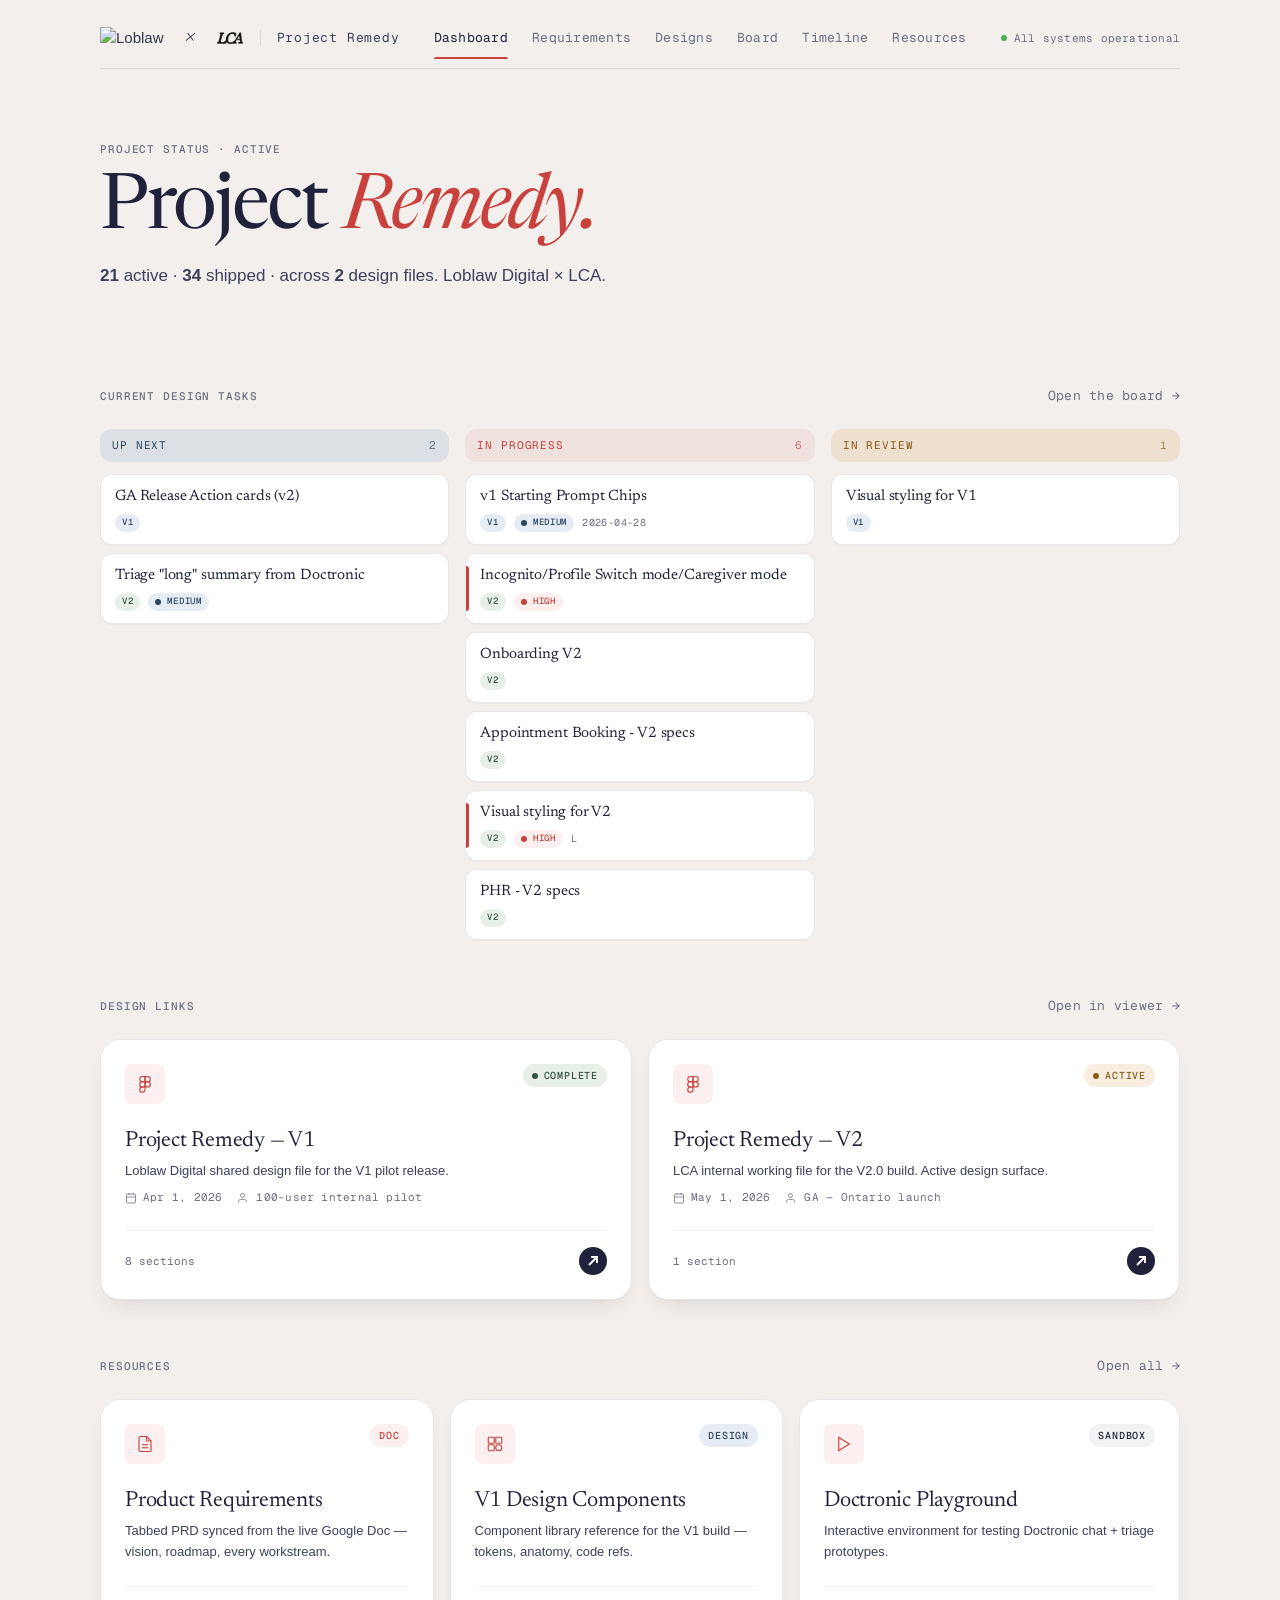
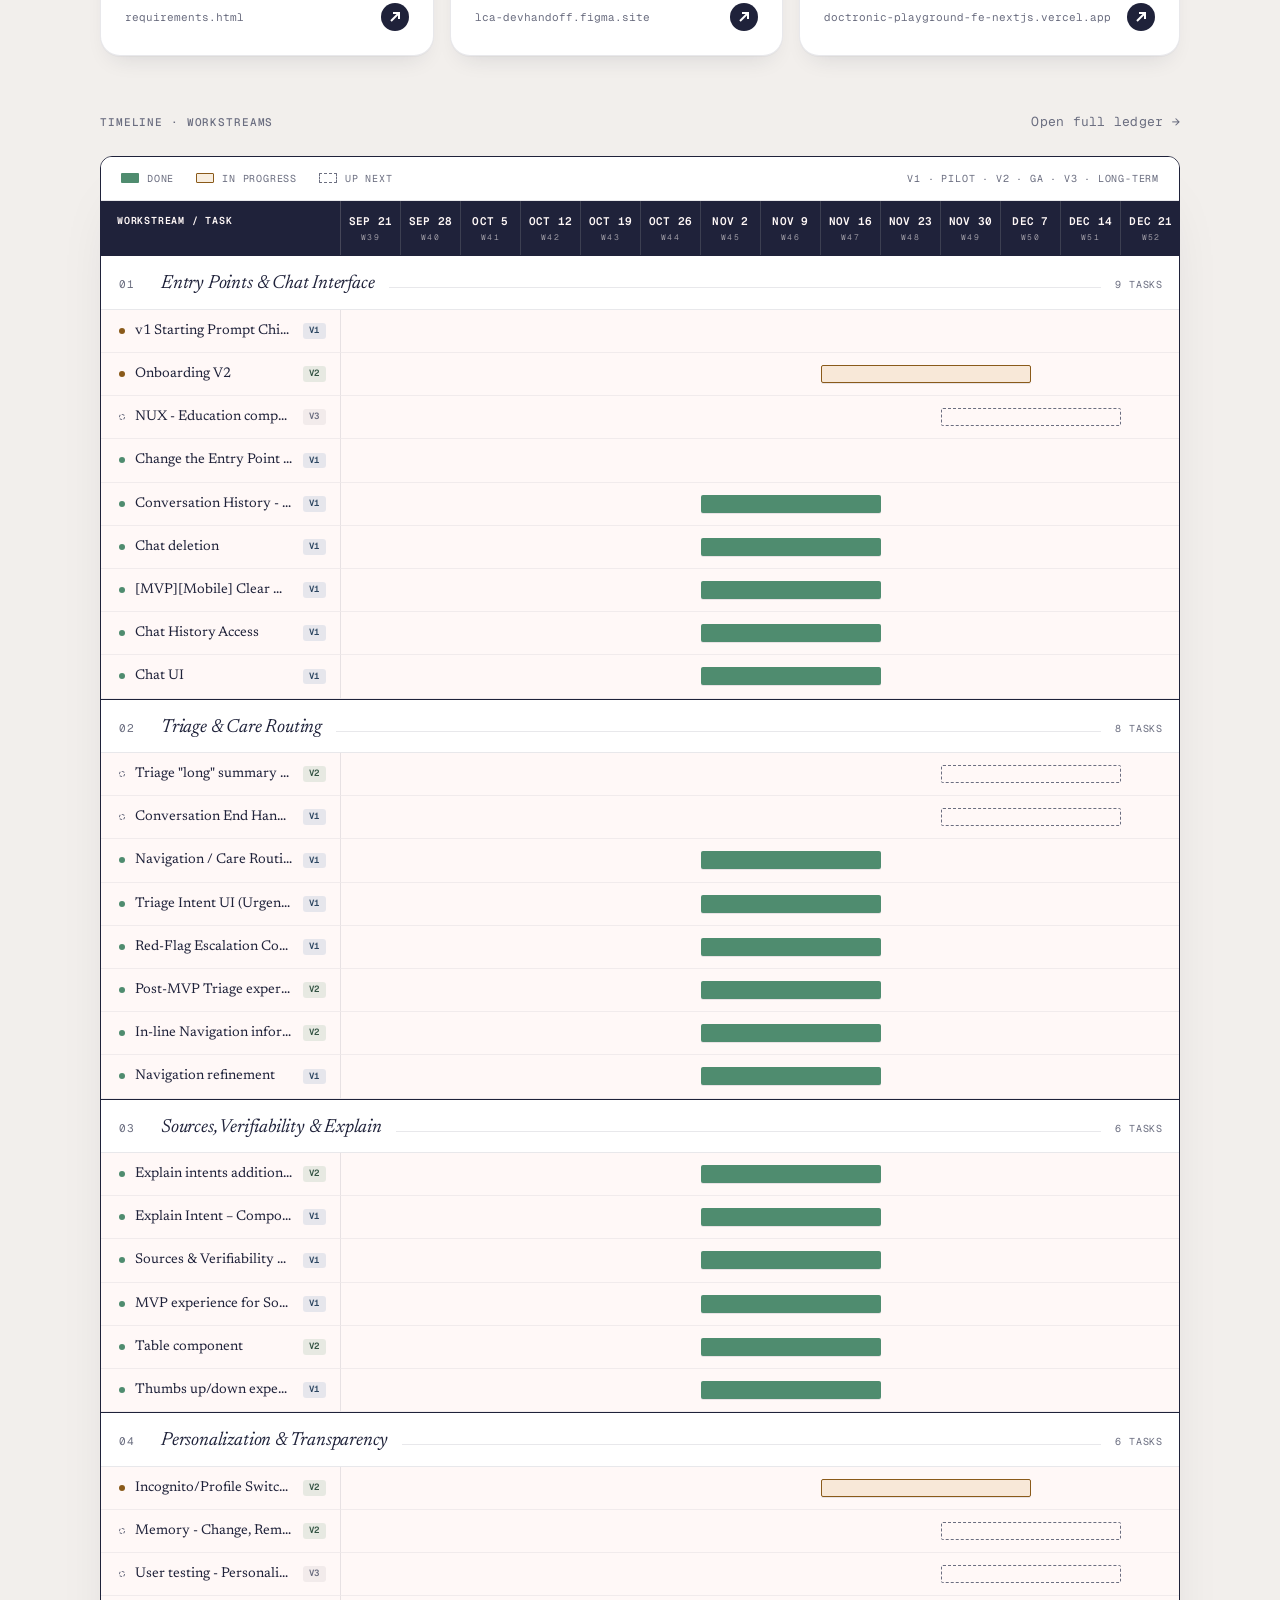
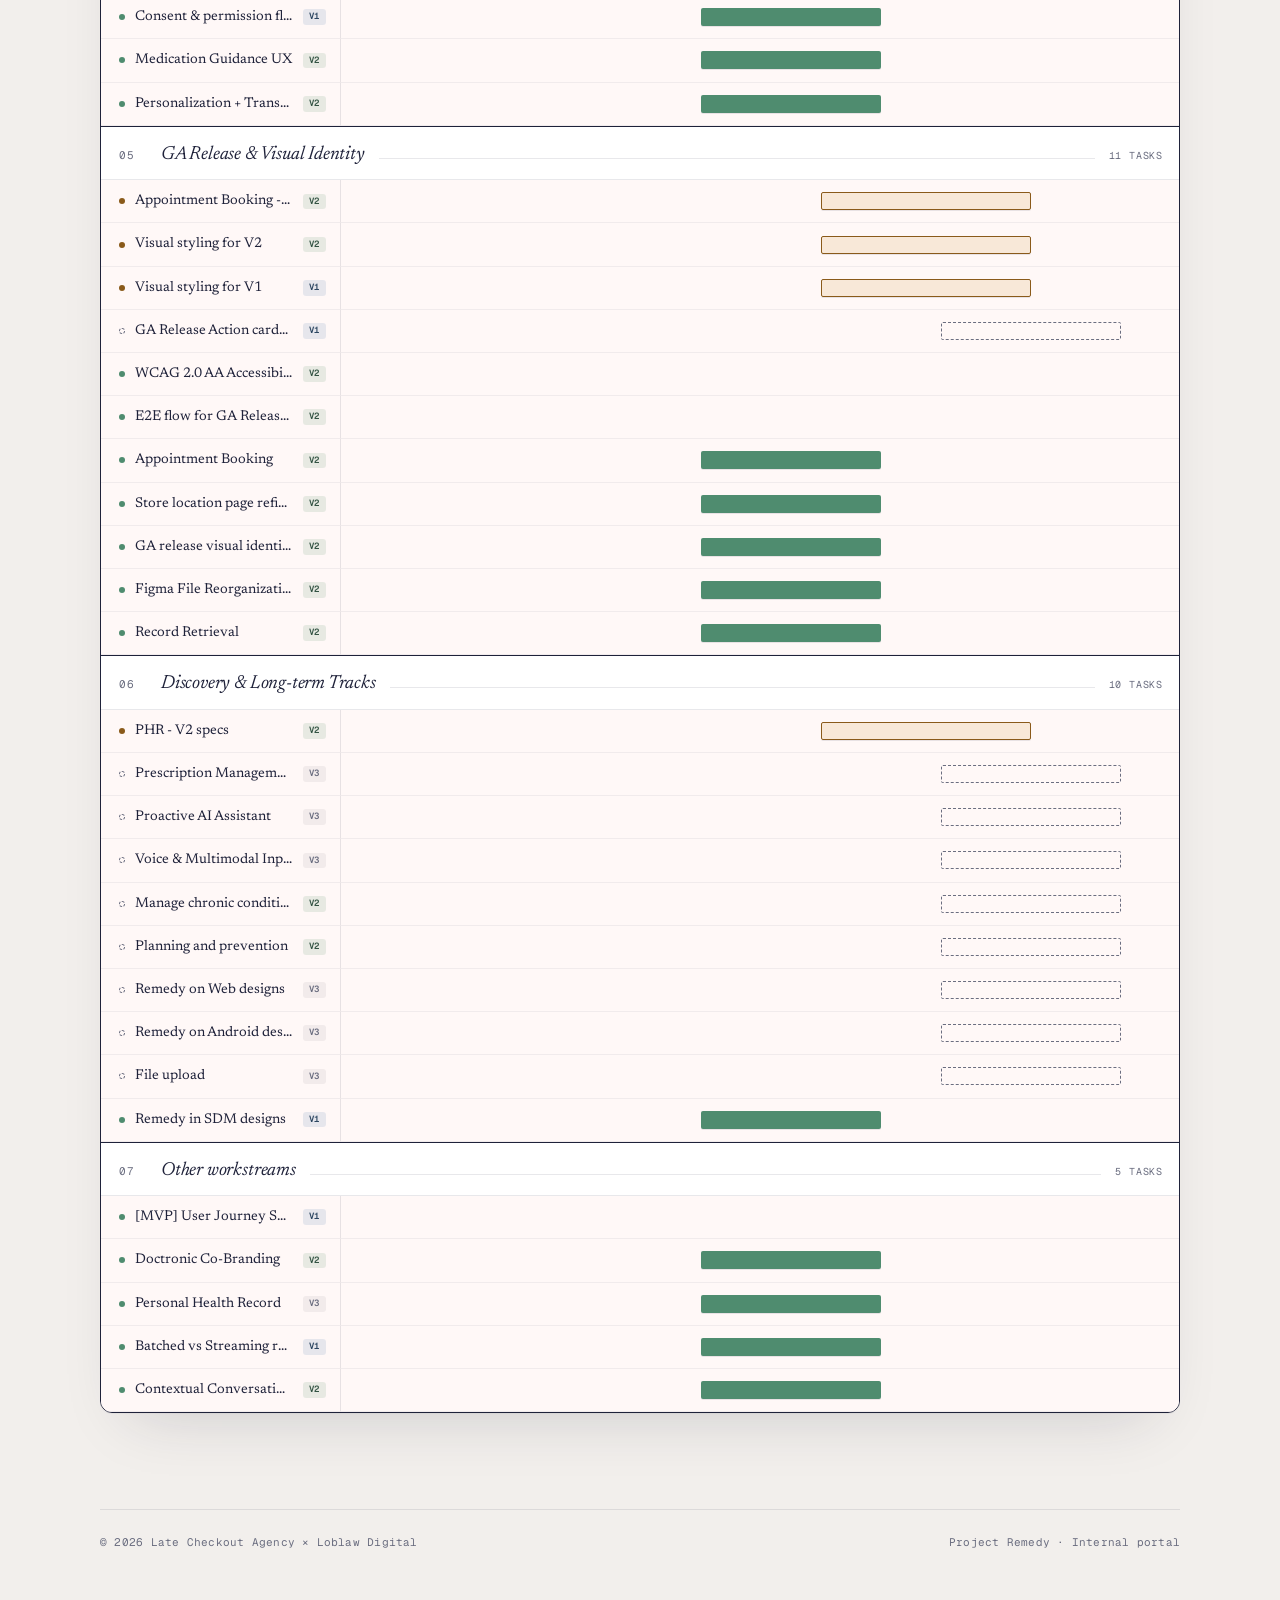
==== portal/index.html @ a818e087 "Move portal under /portal/ subpath; root redirects there So loblaws.vercel.app/portal/ serves the po" ====
<!DOCTYPE html>
<html lang="en">
<head>
  <meta charset="UTF-8" />
  <meta name="viewport" content="width=device-width, initial-scale=1.0" />
  <title>Project Remedy — Dashboard</title>
  <link rel="icon" type="image/x-icon" href="lca.ico" />
  <link rel="preconnect" href="https://fonts.googleapis.com" />
  <link rel="preconnect" href="https://fonts.gstatic.com" crossorigin />
  <link href="https://fonts.googleapis.com/css2?family=Instrument+Serif:ital@0;1&family=Newsreader:ital,opsz,wght@0,6..72,400;0,6..72,500;1,6..72,400&family=Geist+Mono:wght@400;500&display=swap" rel="stylesheet" />
  <link rel="stylesheet" href="styles/tokens.css" />
  <link rel="stylesheet" href="styles/base.css" />
  <link rel="stylesheet" href="styles/components.css" />
</head>
<body>
  <div class="container">

    <header id="app-nav"></header>

    <section class="hero fade-up fade-up-1">
      <p class="eyebrow hero-eyebrow">Project Status · Active</p>
      <h1 class="hero-title">Project <em>Remedy.</em></h1>
      <p class="hero-sub" id="hero-sub">A Loblaw Digital × LCA engagement. Designs, board activity, and timeline in one place.</p>
    </section>

    <section class="section fade-up fade-up-2">
      <div class="section-head">
        <p class="eyebrow">Current design tasks</p>
        <a class="meta" href="board.html">Open the board →</a>
      </div>
      <div id="dash-kanban"></div>
    </section>

    <section class="section fade-up fade-up-3">
      <div class="section-head">
        <p class="eyebrow">Design links</p>
        <a class="meta" href="designs.html">Open in viewer →</a>
      </div>
      <div id="dash-designs" class="grid grid-2"></div>
    </section>

    <section class="section fade-up fade-up-4">
      <div class="section-head">
        <p class="eyebrow">Resources</p>
        <a class="meta" href="resources.html">Open all →</a>
      </div>
      <div id="dash-resources" class="grid grid-3"></div>
    </section>

    <section class="section fade-up fade-up-5">
      <div class="section-head">
        <p class="eyebrow">Timeline · Workstreams</p>
        <a class="meta" href="timeline.html">Open full ledger →</a>
      </div>
      <div id="dash-timeline"></div>
    </section>

    <footer id="app-footer"></footer>

  </div>

  <script type="module" src="js/pages/home.js"></script>
</body>
</html>
---- portal/styles/tokens.css ----
/*
 * RDS — Remedy Deck Design System (UI-derived)
 *
 * Token source of truth: latecheckout/Client-Deliverables/loblaws/design-review-4-29/colors_and_type.css
 * The deck file is sized for 1920×1080 slides; this file preserves color/spacing/radius/shadow
 * tokens verbatim and adds a UI-scaled type ramp (~÷3 of the deck scale).
 *
 * Naming intentionally matches the deck so anyone who knows RDS can navigate.
 */

:root {
  /* ── BASES ── */
  --bg-warm: #F2EFEC;
  --bg-cool: #E8ECF2;
  --bg-blush: #F0E5E2;

  /* ── INKS (navy-shifted, never pure black) ── */
  --ink: #1F223A;
  --ink-2: #3D405B;
  --ink-muted: #6B6E80;

  /* ── HAIRLINES ── */
  --line: rgba(31, 34, 58, 0.10);
  --line-soft: rgba(31, 34, 58, 0.06);

  /* ── SURFACES ── */
  --card: #FFFFFF;
  --card-warm: #FFF8F7;
  --card-cool: #F4F7FB;

  /* ── BRAND ACCENT (single pop color — coral) ── */
  --coral: #C8413C;
  --coral-soft: #E8C5C2;
  --coral-wash: rgba(200, 65, 60, 0.08);
  --coral-tint: rgba(200, 65, 60, 0.12);

  /* ── TINTS (tags only) ── */
  --mint: #B8D4C2;
  --mint-ink: #335343;
  --mint-tint: rgba(145, 180, 155, 0.22);
  --sky: #C9D7E4;
  --sky-ink: #2C4661;
  --sky-tint: rgba(140, 170, 200, 0.22);
  --sand: #E5D9C7;

  /* ── ALIASES (RDS-compatible) ── */
  --fg1: var(--ink);
  --fg2: var(--ink-2);
  --fg3: var(--ink-muted);
  --bg1: var(--bg-warm);
  --bg2: var(--card);
  --accent: var(--coral);
  --border: var(--line);
  --divider: var(--line-soft);

  /* ── STATUS (inline RDS pattern) ── */
  --amber-bg: rgba(210, 150, 60, 0.16);
  --amber-fg: #8A5A1A;
  --status-open: #4CAF50;

  /* ── RADII ── */
  --r-xs: 8px;
  --r-sm: 12px;
  --r-md: 20px;
  --r-lg: 24px;
  --r-xl: 28px;
  --r-2xl: 40px;
  --r-pill: 999px;

  /* ── SHADOWS (navy-tinted) ── */
  --shadow-card: 0 1px 0 rgba(31, 34, 58, 0.04), 0 30px 60px -30px rgba(31, 34, 58, 0.18);
  --shadow-card-sm: 0 1px 0 rgba(31, 34, 58, 0.03), 0 12px 24px -12px rgba(31, 34, 58, 0.14);
  --shadow-phone: 0 40px 70px -20px rgba(31, 34, 58, 0.35);
  --shadow-hero: 0 50px 90px -20px rgba(31, 34, 58, 0.40);
  --shadow-inset-hi: inset 0 0 0 1px rgba(255, 255, 255, 0.5);

  /* ── SPACING (deck-native, kept as px) ── */
  --space-1: 8px;
  --space-2: 16px;
  --space-3: 24px;
  --space-4: 32px;
  --space-5: 48px;
  --space-6: 56px;
  --space-7: 72px;
  --space-8: 100px;

  /* ── FAMILIES ──
   * SF Pro Text is the brand UI sans but its EULA is restrictive for customer-facing
   * web distribution. Falling back to the native system stack — matches SF Pro on
   * Apple devices, native on Windows, zero load cost. Revisit if licensing changes.
   */
  --font-display: 'Instrument Serif', 'Newsreader', Georgia, serif;
  --font-serif: 'Newsreader', Georgia, serif;
  --font-ui: -apple-system, BlinkMacSystemFont, 'Segoe UI', 'Helvetica Neue', Arial, sans-serif;
  --font-mono: 'Geist Mono', ui-monospace, 'SF Mono', Menlo, monospace;

  /* ── TYPE RAMP (UI-scaled, ~÷3 of deck) ── */
  --fs-display: 64px;
  --fs-h1: 36px;
  --fs-h2: 28px;
  --fs-h3: 22px;
  --fs-body-lg: 17px;
  --fs-body: 15px;
  --fs-meta: 13px;
  --fs-eyebrow: 11px;
  --fs-micro: 10px;

  /* ── TRACKING ── */
  --tr-display: -0.03em;
  --tr-h1: -0.02em;
  --tr-h2: -0.01em;
  --tr-tight: -0.01em;
  --tr-mono: 0.06em;
  --tr-eyebrow: 0.08em;
  --tr-section: 0.10em;

  /* ── LEADING ── */
  --lh-display: 0.95;
  --lh-tight: 1.0;
  --lh-heading: 1.15;
  --lh-body: 1.5;
  --lh-prose: 1.6;
}
---- portal/styles/base.css ----
/*
 * Base — reset, typography defaults, layout primitives, animations.
 * Applies the RDS tokens from tokens.css.
 */

*, *::before, *::after {
  box-sizing: border-box;
  margin: 0;
  padding: 0;
}

html {
  font-size: 16px;
  -webkit-font-smoothing: antialiased;
  -moz-osx-font-smoothing: grayscale;
  color-scheme: light only;
}

body {
  background: var(--bg-warm);
  color: var(--ink);
  font-family: var(--font-ui);
  font-size: var(--fs-body);
  line-height: var(--lh-body);
  font-weight: 400;
  min-height: 100vh;
  padding: 0 var(--space-3) var(--space-8);
}

/* ── TYPE ── */

h1, h2, h3 {
  font-family: var(--font-serif);
  font-weight: 400;
  color: var(--ink);
  letter-spacing: var(--tr-tight);
  line-height: var(--lh-heading);
}

h1 { font-size: var(--fs-h1); letter-spacing: var(--tr-h1); }
h2 { font-size: var(--fs-h2); letter-spacing: var(--tr-h2); }
h3 { font-size: var(--fs-h3); }

/* RDS signature: <em> inside a heading → italic + coral */
h1 em, h2 em, h3 em, .display em {
  font-style: italic;
  font-weight: 400;
  color: var(--coral);
}

p {
  color: var(--ink-2);
  line-height: var(--lh-body);
}

a {
  color: var(--ink);
  text-decoration: none;
}

a:hover { color: var(--coral); }

.display {
  font-family: var(--font-display);
  font-weight: 400;
  font-size: var(--fs-display);
  letter-spacing: var(--tr-display);
  line-height: var(--lh-display);
  color: var(--ink);
}

.eyebrow {
  font-family: var(--font-mono);
  font-weight: 500;
  font-size: var(--fs-eyebrow);
  letter-spacing: var(--tr-eyebrow);
  text-transform: uppercase;
  color: var(--ink-muted);
}

.meta {
  font-family: var(--font-mono);
  font-size: var(--fs-meta);
  color: var(--ink-muted);
  letter-spacing: 0.02em;
}

.muted { color: var(--ink-muted); }

/* ── LAYOUT PRIMITIVES ── */

.container {
  max-width: 1080px;
  margin: 0 auto;
}

.stack {
  display: flex;
  flex-direction: column;
  gap: var(--space-3);
}

.row {
  display: flex;
  align-items: center;
  gap: var(--space-2);
}

.row-between {
  display: flex;
  align-items: center;
  justify-content: space-between;
  gap: var(--space-2);
}

.grid {
  display: grid;
  gap: var(--space-2);
}

.grid-2 { grid-template-columns: repeat(2, 1fr); }
.grid-3 { grid-template-columns: repeat(3, 1fr); }
.grid-fluid { grid-template-columns: repeat(auto-fill, minmax(320px, 1fr)); }

.section {
  padding: var(--space-5) 0 var(--space-3);
}

.section + .section {
  padding-top: var(--space-4);
}

.section-head {
  display: flex;
  align-items: baseline;
  justify-content: space-between;
  margin-bottom: var(--space-3);
  gap: var(--space-2);
}

.rule {
  height: 1px;
  background: var(--line);
  border: 0;
  margin: var(--space-3) 0;
}

/* ── ANIMATIONS ── */

@keyframes fadeUp {
  from { opacity: 0; transform: translateY(12px); }
  to   { opacity: 1; transform: translateY(0); }
}

.fade-up {
  opacity: 0;
  animation: fadeUp 0.5s ease forwards;
}

.fade-up-1 { animation-delay: 0.05s; }
.fade-up-2 { animation-delay: 0.12s; }
.fade-up-3 { animation-delay: 0.20s; }
.fade-up-4 { animation-delay: 0.28s; }
.fade-up-5 { animation-delay: 0.36s; }

/* ── RESPONSIVE ── */

@media (max-width: 720px) {
  body { padding: 0 var(--space-2) var(--space-6); }
  .grid-2, .grid-3, .grid-fluid { grid-template-columns: 1fr; }
  .section { padding: var(--space-4) 0 var(--space-2); }
  :root {
    --fs-display: 44px;
    --fs-h1: 30px;
    --fs-h2: 24px;
    --fs-h3: 20px;
  }
}
---- portal/styles/components.css ----
/*
 * Components — RDS-aligned primitives.
 * Documented in the deck: card, pill, tag, brand-square, rule.
 * Built in RDS spirit (no fabrication of new visual language): button, segmented, frame, post.
 */

/* ── NAV (co-brand: Loblaw × LCA) ── */

.app-nav {
  display: flex;
  align-items: center;
  justify-content: space-between;
  padding: var(--space-3) 0 var(--space-2);
  border-bottom: 1px solid var(--line);
  gap: var(--space-2);
}

.brand-lockup {
  display: flex;
  align-items: center;
  gap: var(--space-2);
}

.brand-lockup img {
  display: block;
  object-fit: contain;
}

.brand-lockup .loblaw-mark { height: 22px; opacity: 0.9; }
.brand-lockup .lca-mark { width: 28px; height: 28px; border-radius: 4px; }

.brand-x {
  font-family: var(--font-display);
  font-style: italic;
  font-size: 22px;
  color: var(--ink);
  line-height: 1;
  padding: 0 4px;
}

.nav-divider {
  width: 1px;
  height: 16px;
  background: var(--line);
}

.brand-square {
  width: 14px;
  height: 14px;
  background: var(--coral);
  border-radius: 4px;
  flex-shrink: 0;
}

.nav-section {
  font-family: var(--font-mono);
  font-size: var(--fs-meta);
  letter-spacing: var(--tr-mono);
  color: var(--ink-2);
}

.nav-links {
  display: flex;
  gap: var(--space-3);
}

.nav-link {
  font-family: var(--font-mono);
  font-size: var(--fs-meta);
  color: var(--ink-muted);
  letter-spacing: 0.02em;
  position: relative;
  padding: 4px 0;
  transition: color 0.15s ease;
}

.nav-link:hover { color: var(--ink); }

.nav-link.active { color: var(--ink); }

.nav-link.active::after {
  content: '';
  position: absolute;
  left: 0;
  right: 0;
  bottom: -7px;
  height: 2px;
  background: var(--coral);
  border-radius: 2px 2px 0 0;
}

.nav-status {
  display: flex;
  align-items: center;
  gap: 7px;
  font-family: var(--font-mono);
  font-size: var(--fs-eyebrow);
  color: var(--ink-muted);
  letter-spacing: 0.02em;
}

.status-dot {
  width: 6px;
  height: 6px;
  border-radius: 50%;
  background: var(--status-open);
}

/* ── HERO ── */

.hero {
  padding: var(--space-7) 0 var(--space-5);
}

.hero-eyebrow {
  margin-bottom: var(--space-2);
}

.hero-title {
  font-family: var(--font-serif);
  font-weight: 400;
  font-size: clamp(40px, 6vw, 80px);
  letter-spacing: var(--tr-display);
  line-height: var(--lh-display);
  color: var(--ink);
  margin-bottom: var(--space-2);
}

.hero-title em {
  font-style: italic;
  color: var(--coral);
}

.hero-sub {
  font-size: var(--fs-body-lg);
  color: var(--ink-2);
  line-height: var(--lh-prose);
  max-width: 540px;
}

/* ── CARD (rds-card) ── */

.card {
  background: var(--card);
  border: 1px solid var(--line);
  border-radius: var(--r-md);
  padding: var(--space-3);
  display: flex;
  flex-direction: column;
  gap: var(--space-3);
  box-shadow: var(--shadow-card-sm);
  transition: border-color 0.2s ease, box-shadow 0.2s ease, transform 0.2s ease;
  text-decoration: none;
  color: inherit;
}

a.card { cursor: pointer; }

a.card:hover {
  border-color: rgba(31, 34, 58, 0.18);
  box-shadow: var(--shadow-card);
  transform: translateY(-2px);
}

.card.warm { background: var(--card-warm); }
.card.cool { background: var(--card-cool); }
.card.accented { border: 2px solid var(--coral); padding: calc(var(--space-3) - 1px); }
.card.outlined { border: 2px solid var(--ink); padding: calc(var(--space-3) - 1px); box-shadow: none; }

.card-top {
  display: flex;
  align-items: flex-start;
  justify-content: space-between;
  gap: var(--space-2);
}

.card-icon {
  width: 40px;
  height: 40px;
  border-radius: var(--r-xs);
  background: var(--coral-wash);
  display: flex;
  align-items: center;
  justify-content: center;
  flex-shrink: 0;
}

.card-icon svg {
  width: 18px;
  height: 18px;
  stroke: var(--coral);
  stroke-width: 1.5;
  fill: none;
}

.card-icon.neutral { background: var(--bg-cool); }
.card-icon.neutral svg { stroke: var(--ink-2); }

.card-title {
  font-family: var(--font-serif);
  font-size: var(--fs-h3);
  font-weight: 400;
  letter-spacing: var(--tr-tight);
  color: var(--ink);
  margin-bottom: 6px;
  line-height: 1.2;
}

.card-desc {
  font-size: var(--fs-meta);
  color: var(--ink-2);
  line-height: var(--lh-prose);
}

.card-meta {
  display: flex;
  align-items: center;
  gap: var(--space-2);
  flex-wrap: wrap;
  margin-top: var(--space-1);
}

.card-meta-item {
  display: flex;
  align-items: center;
  gap: 6px;
  font-family: var(--font-mono);
  font-size: var(--fs-eyebrow);
  color: var(--ink-muted);
  letter-spacing: 0.02em;
}

.card-meta-item svg {
  width: 12px;
  height: 12px;
  stroke: var(--ink-muted);
  stroke-width: 1.5;
  fill: none;
}

.card-footer {
  display: flex;
  align-items: center;
  justify-content: space-between;
  padding-top: var(--space-2);
  border-top: 1px solid var(--line-soft);
  gap: var(--space-2);
}

.card-url {
  font-family: var(--font-mono);
  font-size: var(--fs-eyebrow);
  color: var(--ink-muted);
  white-space: nowrap;
  overflow: hidden;
  text-overflow: ellipsis;
}

.card-arrow {
  width: 28px;
  height: 28px;
  border-radius: 50%;
  background: var(--ink);
  display: flex;
  align-items: center;
  justify-content: center;
  flex-shrink: 0;
  transition: background 0.2s ease, transform 0.2s ease;
}

.card-arrow svg {
  width: 12px;
  height: 12px;
  stroke: #FFF;
  stroke-width: 2;
  fill: none;
}

a.card:hover .card-arrow {
  background: var(--coral);
  transform: translate(1px, -1px);
}

/* ── TAG (rds-tag) — flat, borderless ── */

.tag {
  display: inline-flex;
  align-items: center;
  font-family: var(--font-mono);
  font-size: var(--fs-micro);
  font-weight: 500;
  letter-spacing: var(--tr-eyebrow);
  text-transform: uppercase;
  padding: 4px 9px;
  border-radius: var(--r-pill);
  color: var(--ink-2);
  background: var(--coral-wash);
}

.tag.coral { color: var(--coral); background: var(--coral-wash); }
.tag.mint  { color: var(--mint-ink); background: var(--mint-tint); }
.tag.sky   { color: var(--sky-ink); background: var(--sky-tint); }
.tag.navy  { color: var(--ink); background: var(--line-soft); }
.tag.amber { color: var(--amber-fg); background: var(--amber-bg); }
.tag.dot::before {
  content: '';
  display: inline-block;
  width: 6px;
  height: 6px;
  border-radius: 50%;
  background: currentColor;
  margin-right: 6px;
  flex-shrink: 0;
}

/* ── PILL (rds-pill — semi-trans glass status chip) ── */

.pill {
  display: inline-flex;
  align-items: center;
  gap: 6px;
  padding: 6px 12px;
  border-radius: var(--r-pill);
  font-family: var(--font-mono);
  font-size: var(--fs-eyebrow);
  letter-spacing: 0.04em;
  color: var(--ink-2);
  background: rgba(255, 255, 255, 0.6);
  backdrop-filter: blur(6px);
  -webkit-backdrop-filter: blur(6px);
  border: 1px solid var(--line);
}

.pill.amber {
  background: var(--amber-bg);
  color: var(--amber-fg);
  border-color: transparent;
}

/* ── BUTTON (built in RDS spirit — not in deck) ── */

.btn {
  display: inline-flex;
  align-items: center;
  justify-content: center;
  gap: 8px;
  height: 40px;
  padding: 0 var(--space-2);
  border-radius: var(--r-md);
  border: 0;
  cursor: pointer;
  font-family: var(--font-mono);
  font-size: var(--fs-meta);
  letter-spacing: 0.02em;
  text-decoration: none;
  transition: background 0.15s ease, border-color 0.15s ease, color 0.15s ease;
  white-space: nowrap;
}

.btn.solid {
  background: var(--coral);
  color: #FFF;
}

.btn.solid:hover { background: #B0322D; color: #FFF; }

.btn.outline {
  background: transparent;
  color: var(--ink);
  border: 2px solid var(--ink);
}

.btn.outline:hover { border-color: var(--coral); color: var(--coral); }

.btn.ghost {
  background: transparent;
  color: var(--ink-2);
}

.btn.ghost:hover { background: var(--line-soft); color: var(--ink); }

.btn svg {
  width: 12px;
  height: 12px;
  stroke: currentColor;
  stroke-width: 2;
  fill: none;
}

/* ── SEGMENTED CONTROL (V1 / V2 selector) ── */

.segmented {
  display: inline-flex;
  padding: 4px;
  background: var(--line-soft);
  border-radius: var(--r-pill);
  gap: 4px;
}

.segmented button {
  border: 0;
  background: transparent;
  font-family: var(--font-mono);
  font-size: var(--fs-meta);
  letter-spacing: 0.02em;
  color: var(--ink-muted);
  padding: 8px 14px;
  border-radius: var(--r-pill);
  cursor: pointer;
  transition: background 0.15s ease, color 0.15s ease;
}

.segmented button:hover { color: var(--ink); }

.segmented button.active {
  background: var(--card);
  color: var(--ink);
  box-shadow: 0 1px 0 rgba(31, 34, 58, 0.04), 0 4px 12px -4px rgba(31, 34, 58, 0.10);
}

/* ── FRAME (figma iframe wrapper) ── */

.frame {
  display: block;
  width: 100%;
  aspect-ratio: 16 / 10;
  background: var(--card);
  border: 1px solid var(--line);
  border-radius: var(--r-md);
  box-shadow: var(--shadow-card);
  overflow: hidden;
}

.frame iframe {
  width: 100%;
  height: 100%;
  border: 0;
  display: block;
}

/* ── SUB-LINKS (figma sections) ── */

.sublinks {
  display: flex;
  flex-direction: column;
  gap: 2px;
  border-top: 1px solid var(--line-soft);
  padding-top: var(--space-2);
}

.sublinks-label {
  font-family: var(--font-mono);
  font-size: var(--fs-micro);
  letter-spacing: var(--tr-eyebrow);
  text-transform: uppercase;
  color: var(--ink-muted);
  margin-bottom: var(--space-1);
}

.sublink {
  display: flex;
  align-items: center;
  justify-content: space-between;
  padding: 7px 10px;
  border-radius: var(--r-xs);
  color: var(--ink-2);
  font-size: var(--fs-meta);
  transition: background 0.15s ease, color 0.15s ease;
  gap: 8px;
}

.sublink:hover {
  background: var(--coral-wash);
  color: var(--coral);
}

.sublink-icon {
  width: 12px;
  height: 12px;
  stroke: currentColor;
  stroke-width: 1.5;
  fill: none;
  opacity: 0;
  transition: opacity 0.15s ease;
  flex-shrink: 0;
}

.sublink:hover .sublink-icon { opacity: 1; }

/* ── BOARD POST ── */

.post {
  background: var(--card);
  border: 1px solid var(--line);
  border-radius: var(--r-md);
  padding: var(--space-3);
  box-shadow: var(--shadow-card-sm);
}

.post.done { opacity: 0.55; }

.post-top {
  display: flex;
  align-items: center;
  gap: var(--space-1);
  margin-bottom: var(--space-1);
  flex-wrap: wrap;
}

.post-meta {
  margin-left: auto;
  display: flex;
  gap: var(--space-2);
  font-family: var(--font-mono);
  font-size: var(--fs-eyebrow);
  color: var(--ink-muted);
}

.post-title {
  font-family: var(--font-serif);
  font-size: var(--fs-h3);
  font-weight: 400;
  letter-spacing: var(--tr-tight);
  color: var(--ink);
  margin-bottom: 6px;
  line-height: 1.25;
}

.post-body {
  font-size: var(--fs-meta);
  color: var(--ink-2);
  line-height: var(--lh-prose);
  white-space: pre-wrap;
}

.post-status {
  display: inline-flex;
  align-items: center;
  gap: 5px;
  font-family: var(--font-mono);
  font-size: var(--fs-micro);
  color: var(--ink-muted);
  letter-spacing: 0.04em;
  text-transform: uppercase;
}

.post-status-dot {
  width: 5px;
  height: 5px;
  border-radius: 50%;
  background: var(--ink-muted);
}

.post-status.open .post-status-dot { background: var(--status-open); }

/* ── KANBAN ── */

.kanban {
  display: grid;
  grid-template-columns: repeat(4, minmax(0, 1fr));
  gap: var(--space-2);
}

.kanban.cols-3 {
  grid-template-columns: repeat(3, minmax(0, 1fr));
}

.kanban-col {
  display: flex;
  flex-direction: column;
  gap: var(--space-1);
  min-width: 0;
}

.kanban-col-head {
  display: flex;
  align-items: center;
  justify-content: space-between;
  padding: 8px 12px;
  border-radius: var(--r-sm);
  background: var(--line-soft);
  font-family: var(--font-mono);
  font-size: var(--fs-eyebrow);
  letter-spacing: var(--tr-eyebrow);
  text-transform: uppercase;
  color: var(--ink-2);
  margin-bottom: 4px;
}

.kanban-col-head.upnext   { background: var(--sky-tint); color: var(--sky-ink); }
.kanban-col-head.progress { background: var(--coral-wash); color: var(--coral); }
.kanban-col-head.review   { background: var(--amber-bg); color: var(--amber-fg); }
.kanban-col-head.done     { background: var(--mint-tint); color: var(--mint-ink); }

.kanban-col-count {
  font-family: var(--font-mono);
  font-size: var(--fs-eyebrow);
  opacity: 0.7;
}

.task {
  display: flex;
  flex-direction: column;
  gap: 8px;
  background: var(--card);
  border: 1px solid var(--line);
  border-radius: var(--r-sm);
  padding: 12px 14px;
  text-decoration: none;
  color: inherit;
  box-shadow: 0 1px 0 rgba(31, 34, 58, 0.03);
  transition: border-color 0.15s ease, box-shadow 0.15s ease, transform 0.15s ease;
  cursor: pointer;
  position: relative;
}

.task:hover {
  border-color: var(--coral);
  box-shadow: 0 1px 0 rgba(31, 34, 58, 0.04), 0 8px 18px -8px rgba(31, 34, 58, 0.18);
  transform: translateY(-1px);
}

.task.priority-high::before {
  content: '';
  position: absolute;
  left: 0;
  top: 12px;
  bottom: 12px;
  width: 3px;
  background: var(--coral);
  border-radius: 0 3px 3px 0;
}

.task-title {
  font-family: var(--font-serif);
  font-size: var(--fs-body);
  line-height: 1.3;
  color: var(--ink);
  letter-spacing: var(--tr-tight);
}

.task-meta {
  display: flex;
  align-items: center;
  gap: 8px;
  flex-wrap: wrap;
  font-family: var(--font-mono);
  font-size: var(--fs-micro);
  letter-spacing: 0.04em;
  color: var(--ink-muted);
}

.task-meta .tag {
  font-size: 9px;
  padding: 2px 7px;
}

.task.done .task-title { color: var(--ink-muted); text-decoration: line-through; text-decoration-color: var(--line); }
.task.done { opacity: 0.7; }

/* ── MATRIX — Priority × Version ──
 *
 * Replaces the date-based Gantt. Rows = priority (High / Medium / Low / Unset),
 * columns = release version (V1 / V2 / V3). Cells stack clickable task chips.
 * Editorial-paper aesthetic carried over from the deck system.
 */

.matrix {
  --matrix-label-w: 140px;
  --done-fill: #4F8C6F;
  --progress-fill: var(--amber-fg);
  --upnext-stroke: var(--ink-muted);

  background: var(--card-warm);
  border: 1px solid var(--ink);
  border-radius: var(--r-sm);
  overflow: hidden;
  box-shadow: 0 1px 0 rgba(31, 34, 58, 0.04), 0 30px 60px -30px rgba(31, 34, 58, 0.18);
}

.matrix-legend {
  display: flex;
  flex-wrap: wrap;
  gap: 22px;
  padding: 14px 20px;
  font-family: var(--font-mono);
  font-size: 10px;
  letter-spacing: var(--tr-eyebrow);
  text-transform: uppercase;
  color: var(--ink-muted);
  border-bottom: 1px solid var(--line);
  background: var(--card);
}

.matrix-legend-item { display: inline-flex; align-items: center; gap: 8px; }
.matrix-legend-dot {
  width: 8px; height: 8px; border-radius: 50%;
  flex-shrink: 0;
}
.matrix-legend-dot.done { background: var(--done-fill); }
.matrix-legend-dot.progress { background: var(--progress-fill); }
.matrix-legend-dot.upnext { background: transparent; border: 1px dashed var(--upnext-stroke); }

.matrix-grid {
  display: grid;
  grid-template-columns: var(--matrix-label-w) repeat(3, 1fr);
}

.matrix-head, .matrix-row { display: contents; }

.matrix-corner,
.matrix-version-head {
  background: var(--ink);
  color: var(--card-warm);
  padding: 14px 16px;
  font-family: var(--font-mono);
  font-size: 10px;
  letter-spacing: var(--tr-eyebrow);
  text-transform: uppercase;
  border-right: 1px solid rgba(244, 239, 230, 0.18);
}

.matrix-version-head:last-child { border-right: 0; }

.matrix-version-head {
  display: flex;
  align-items: baseline;
  justify-content: space-between;
  gap: 8px;
}

.matrix-version-head .matrix-version-title {
  font-family: var(--font-serif);
  font-size: 16px;
  font-style: italic;
  font-weight: 400;
  letter-spacing: var(--tr-tight);
  text-transform: none;
}

.matrix-version-head .matrix-version-count { opacity: 0.6; }

.matrix-priority-label {
  background: var(--card);
  border-top: 1px solid var(--ink);
  border-right: 1px solid var(--line);
  padding: 16px;
  display: flex;
  flex-direction: column;
  gap: 6px;
  justify-content: center;
}

.matrix-priority-label .priority-name {
  font-family: var(--font-serif);
  font-size: 18px;
  font-style: italic;
  letter-spacing: var(--tr-tight);
  color: var(--ink);
}

.matrix-priority-label .priority-name.high { color: var(--coral); }

.matrix-priority-label .priority-meta {
  font-family: var(--font-mono);
  font-size: 9px;
  letter-spacing: var(--tr-eyebrow);
  text-transform: uppercase;
  color: var(--ink-muted);
}

.matrix-cell {
  background: var(--card-warm);
  border-top: 1px solid var(--ink);
  border-right: 1px solid var(--line);
  padding: 10px;
  min-height: 88px;
  display: flex;
  flex-direction: column;
  gap: 6px;
}

.matrix-cell:nth-child(4n) { border-right: 0; }

.matrix-cell-empty {
  font-family: var(--font-mono);
  font-size: 10px;
  letter-spacing: 0.04em;
  color: var(--ink-muted);
  opacity: 0.55;
  align-self: center;
  margin: auto;
}

.matrix-chip {
  display: flex;
  align-items: center;
  gap: 8px;
  padding: 7px 10px;
  background: var(--card);
  border: 1px solid var(--line);
  border-radius: var(--r-xs);
  text-decoration: none;
  color: var(--ink);
  font-family: var(--font-serif);
  font-size: 13px;
  line-height: 1.25;
  letter-spacing: var(--tr-tight);
  transition: border-color 0.15s ease, box-shadow 0.15s ease, transform 0.15s ease;
  cursor: pointer;
  position: relative;
}

.matrix-chip:hover {
  border-color: var(--coral);
  color: var(--ink);
  box-shadow: 0 1px 0 rgba(31, 34, 58, 0.04), 0 6px 14px -6px rgba(31, 34, 58, 0.18);
  transform: translateY(-1px);
}

.matrix-chip-dot {
  width: 8px;
  height: 8px;
  border-radius: 50%;
  flex-shrink: 0;
  background: var(--ink-muted);
}

.matrix-chip-dot.done { background: var(--done-fill); }
.matrix-chip-dot.progress { background: var(--progress-fill); }
.matrix-chip-dot.upnext { background: transparent; border: 1px dashed var(--upnext-stroke); }

.matrix-chip-title {
  flex: 1;
  min-width: 0;
  overflow: hidden;
  text-overflow: ellipsis;
  white-space: nowrap;
}

.matrix-chip.done .matrix-chip-title { color: var(--ink-muted); }

.matrix-chip-effort {
  font-family: var(--font-mono);
  font-size: 9px;
  letter-spacing: 0.06em;
  color: var(--ink-muted);
  flex-shrink: 0;
}

.matrix-cell-overflow {
  font-family: var(--font-mono);
  font-size: 10px;
  letter-spacing: 0.04em;
  color: var(--ink-muted);
  padding: 4px 10px;
  text-decoration: none;
  align-self: flex-start;
}

.matrix-cell-overflow:hover { color: var(--coral); }

@media (max-width: 720px) {
  .matrix-grid { grid-template-columns: 100px repeat(3, 1fr); }
  .matrix-priority-label .priority-name { font-size: 15px; }
  .matrix-version-head .matrix-version-title { font-size: 14px; }
  .matrix-chip { font-size: 12px; padding: 6px 8px; }
}

/* ── GANTT — editorial ledger style (inspired by Design Review Ledger Vol. 01) ── */

.ledger {
  --row-label-w: 240px;
  --done-fill: #4F8C6F;        /* mint-deep, sits on warm paper */
  --progress-fill: var(--amber-bg);
  --progress-ink: var(--amber-fg);
  --upnext-stroke: var(--ink-muted);
  --milestone: var(--coral);

  background: var(--card-warm);
  border: 1px solid var(--ink);
  border-radius: var(--r-sm);
  overflow-x: auto;
  box-shadow: 0 1px 0 rgba(31, 34, 58, 0.04), 0 30px 60px -30px rgba(31, 34, 58, 0.18);
}

.ledger-legend {
  display: flex;
  flex-wrap: wrap;
  gap: 22px;
  padding: 14px 20px;
  font-family: var(--font-mono);
  font-size: 10px;
  letter-spacing: var(--tr-eyebrow);
  text-transform: uppercase;
  color: var(--ink-muted);
  border-bottom: 1px solid var(--line);
  background: var(--card);
}

.ledger-legend-item { display: inline-flex; align-items: center; gap: 8px; }
.ledger-legend-swatch { width: 18px; height: 10px; border-radius: 1px; display: inline-block; }
.ledger-legend-swatch.done { background: var(--done-fill); }
.ledger-legend-swatch.progress { background: var(--progress-fill); border: 1px solid var(--progress-ink); }
.ledger-legend-swatch.upnext { background: transparent; border: 1px dashed var(--upnext-stroke); }
.ledger-legend-swatch.milestone { background: var(--milestone); transform: rotate(45deg); width: 10px; height: 10px; }

.ledger-grid {
  display: grid;
  grid-template-columns: var(--row-label-w) 1fr;
  min-width: 1080px;
}

.ledger-head {
  display: contents;
}

.ledger-head .ledger-corner,
.ledger-head .ledger-weeks {
  background: var(--ink);
  color: var(--card-warm);
  font-family: var(--font-mono);
  font-size: 10px;
  letter-spacing: var(--tr-eyebrow);
  text-transform: uppercase;
}

.ledger-head .ledger-corner {
  padding: 12px 16px;
  font-weight: 600;
  border-right: 1px solid rgba(244, 239, 230, 0.18);
}

.ledger-weeks {
  display: grid;
  position: relative;
}

.ledger-week {
  padding: 12px 6px;
  text-align: center;
  border-right: 1px solid rgba(244, 239, 230, 0.14);
  display: flex;
  flex-direction: column;
  justify-content: center;
  gap: 2px;
}

.ledger-week:last-child { border-right: 0; }
.ledger-week .ledger-week-date { font-size: 11px; font-weight: 600; letter-spacing: 0.02em; }
.ledger-week .ledger-week-month { font-size: 8px; opacity: 0.55; letter-spacing: 0.14em; }

.ledger-section {
  grid-column: 1 / -1;
  display: flex;
  align-items: baseline;
  gap: 14px;
  padding: 14px 18px 10px;
  background: var(--card);
  border-top: 1px solid var(--ink);
  border-bottom: 1px solid var(--line);
}

.ledger-section-num {
  font-family: var(--font-mono);
  font-size: 11px;
  letter-spacing: var(--tr-eyebrow);
  color: var(--ink-muted);
  min-width: 28px;
}

.ledger-section-title {
  font-family: var(--font-serif);
  font-size: 19px;
  font-style: italic;
  letter-spacing: var(--tr-tight);
  color: var(--ink);
}

.ledger-section-rule {
  flex: 1;
  height: 1px;
  background: var(--line);
}

.ledger-section-meta {
  font-family: var(--font-mono);
  font-size: 10px;
  letter-spacing: var(--tr-eyebrow);
  text-transform: uppercase;
  color: var(--ink-muted);
}

.ledger-row { display: contents; }

.ledger-row > .ledger-label,
.ledger-row > .ledger-track {
  border-bottom: 1px solid var(--line-soft);
}

.ledger-label {
  display: flex;
  align-items: center;
  gap: 10px;
  padding: 12px 14px 12px 18px;
  background: var(--card-warm);
  font-family: var(--font-serif);
  font-size: 14px;
  line-height: 1.3;
  color: var(--ink);
  border-right: 1px solid var(--line);
  text-decoration: none;
  transition: background 0.15s ease;
}

.ledger-label:hover { background: var(--coral-wash); color: var(--ink); }

.ledger-label-dot {
  width: 6px;
  height: 6px;
  border-radius: 50%;
  flex-shrink: 0;
  background: var(--ink-muted);
}

.ledger-label-dot.done { background: var(--done-fill); }
.ledger-label-dot.progress { background: var(--progress-ink); }
.ledger-label-dot.upnext { background: transparent; border: 1px dashed var(--upnext-stroke); }

.ledger-label-name {
  flex: 1;
  min-width: 0;
  overflow: hidden;
  text-overflow: ellipsis;
  white-space: nowrap;
}

.ledger-scope {
  font-family: var(--font-mono);
  font-size: 9px;
  font-weight: 600;
  letter-spacing: 0.08em;
  padding: 2px 6px;
  border-radius: 3px;
  flex-shrink: 0;
}

.ledger-scope.v1   { background: var(--sky-tint); color: var(--sky-ink); }
.ledger-scope.v2   { background: var(--mint-tint); color: var(--mint-ink); }
.ledger-scope.lt   { background: var(--line-soft); color: var(--ink-muted); }

.ledger-track {
  position: relative;
  background: var(--card-warm);
  min-height: 42px;
}

.ledger-bar {
  position: absolute;
  top: 50%;
  transform: translateY(-50%);
  height: 18px;
  border-radius: 2px;
  display: flex;
  align-items: center;
  padding: 0 8px;
  font-family: var(--font-mono);
  font-size: 9px;
  letter-spacing: 0.06em;
  text-transform: uppercase;
  font-weight: 500;
  white-space: nowrap;
  z-index: 2;
  box-shadow: 0 1px 0 rgba(31, 34, 58, 0.10);
  overflow: hidden;
  text-overflow: ellipsis;
}

.ledger-bar.done {
  background: var(--done-fill);
  color: var(--card-warm);
}

.ledger-bar.progress {
  background: var(--progress-fill);
  color: var(--progress-ink);
  border: 1px solid var(--progress-ink);
}

.ledger-bar.upnext {
  background: transparent;
  color: var(--ink-muted);
  border: 1px dashed var(--upnext-stroke);
  box-shadow: none;
}

.ledger-milestone {
  position: absolute;
  top: 50%;
  width: 12px;
  height: 12px;
  margin-left: -6px;
  margin-top: -6px;
  background: var(--milestone);
  transform: rotate(45deg);
  z-index: 3;
  box-shadow: 0 1px 2px rgba(31, 34, 58, 0.2);
}

.ledger-today {
  position: absolute;
  top: 0;
  bottom: 0;
  width: 2px;
  background: var(--coral);
  z-index: 4;
  pointer-events: none;
}

.ledger-today-label {
  position: absolute;
  top: -28px;
  left: 50%;
  transform: translateX(-50%);
  font-family: var(--font-mono);
  font-size: 9px;
  font-weight: 600;
  letter-spacing: var(--tr-eyebrow);
  color: var(--coral);
  background: var(--card-warm);
  padding: 2px 6px;
  white-space: nowrap;
}

@media (max-width: 860px) {
  .kanban { grid-template-columns: 1fr 1fr; }
}

@media (max-width: 560px) {
  .kanban { grid-template-columns: 1fr; }
}

/* ── REQUIREMENTS PAGE — tab rail + content panel ── */

.prd-cta {
  display: flex;
  align-items: center;
  gap: var(--space-3);
  padding: var(--space-3);
  background: var(--card);
  border: 1px solid var(--ink);
  border-radius: var(--r-md);
  box-shadow: var(--shadow-card);
  margin-bottom: var(--space-3);
  flex-wrap: wrap;
}

.prd-cta-eyebrow {
  font-family: var(--font-mono);
  font-size: var(--fs-eyebrow);
  letter-spacing: var(--tr-eyebrow);
  text-transform: uppercase;
  color: var(--coral);
}

.prd-cta-title {
  font-family: var(--font-serif);
  font-size: var(--fs-h3);
  font-style: italic;
  color: var(--ink);
  letter-spacing: var(--tr-tight);
}

.prd-cta-actions {
  margin-left: auto;
  display: flex;
  gap: var(--space-1);
  flex-wrap: wrap;
}

.prd-layout {
  display: grid;
  grid-template-columns: 240px 1fr;
  gap: var(--space-3);
  align-items: start;
}

.prd-rail {
  position: sticky;
  top: var(--space-3);
  display: flex;
  flex-direction: column;
  gap: 2px;
  padding: var(--space-2);
  background: var(--card);
  border: 1px solid var(--line);
  border-radius: var(--r-md);
  max-height: calc(100vh - var(--space-5));
  overflow-y: auto;
}

.prd-rail-label {
  font-family: var(--font-mono);
  font-size: var(--fs-eyebrow);
  letter-spacing: var(--tr-eyebrow);
  text-transform: uppercase;
  color: var(--ink-muted);
  padding: 6px 10px 8px;
}

.prd-tab {
  display: flex;
  align-items: center;
  justify-content: space-between;
  gap: 8px;
  padding: 8px 10px;
  border-radius: var(--r-xs);
  font-family: var(--font-serif);
  font-size: 14px;
  letter-spacing: var(--tr-tight);
  color: var(--ink-2);
  background: transparent;
  border: 0;
  text-align: left;
  cursor: pointer;
  transition: background 0.15s ease, color 0.15s ease;
  line-height: 1.25;
}

.prd-tab:hover {
  background: var(--coral-wash);
  color: var(--ink);
}

.prd-tab.active {
  background: var(--coral);
  color: #FFF;
}

.prd-tab-count {
  font-family: var(--font-mono);
  font-size: 9px;
  letter-spacing: 0.06em;
  opacity: 0.6;
}

.prd-content {
  background: var(--card);
  border: 1px solid var(--line);
  border-radius: var(--r-md);
  padding: var(--space-4);
  box-shadow: var(--shadow-card-sm);
  min-width: 0;
}

.prd-content h1 {
  font-family: var(--font-serif);
  font-weight: 400;
  font-size: var(--fs-h1);
  letter-spacing: var(--tr-h1);
  line-height: 1.1;
  margin: 0 0 var(--space-2);
  color: var(--ink);
}

.prd-content h2 {
  font-family: var(--font-serif);
  font-weight: 500;
  font-size: var(--fs-h2);
  letter-spacing: var(--tr-h2);
  line-height: 1.2;
  margin: var(--space-3) 0 var(--space-1);
  color: var(--ink);
  padding-top: var(--space-2);
  border-top: 1px solid var(--line-soft);
}

.prd-content h2:first-child { border-top: 0; padding-top: 0; }

.prd-content h3 {
  font-family: var(--font-serif);
  font-weight: 500;
  font-size: var(--fs-h3);
  font-style: italic;
  letter-spacing: var(--tr-tight);
  margin: var(--space-2) 0 6px;
  color: var(--ink);
}

.prd-content h4 {
  font-family: var(--font-mono);
  font-size: var(--fs-eyebrow);
  font-weight: 600;
  letter-spacing: var(--tr-eyebrow);
  text-transform: uppercase;
  color: var(--ink-muted);
  margin: var(--space-2) 0 4px;
}

.prd-content p {
  font-family: var(--font-ui);
  font-size: var(--fs-body);
  line-height: var(--lh-prose);
  color: var(--ink-2);
  margin: 0 0 var(--space-1);
}

.prd-content ul {
  margin: 0 0 var(--space-2) var(--space-2);
  padding-left: var(--space-2);
  color: var(--ink-2);
}

.prd-content ul li {
  font-family: var(--font-ui);
  font-size: var(--fs-body);
  line-height: var(--lh-prose);
  margin-bottom: 4px;
}

.prd-content ul li::marker { color: var(--coral); }

.prd-content em { font-style: italic; color: var(--coral); }

.prd-tab-meta {
  font-family: var(--font-mono);
  font-size: var(--fs-eyebrow);
  letter-spacing: var(--tr-eyebrow);
  text-transform: uppercase;
  color: var(--ink-muted);
  margin-bottom: var(--space-2);
}

@media (max-width: 860px) {
  .prd-layout { grid-template-columns: 1fr; }
  .prd-rail { position: static; max-height: none; flex-direction: row; flex-wrap: wrap; }
}

/* ── BOARD PAGE — toolbar + filter pills ── */

.toolbar {
  display: flex;
  align-items: center;
  gap: var(--space-2);
  padding: var(--space-2);
  background: var(--card);
  border: 1px solid var(--line);
  border-radius: var(--r-md);
  margin-bottom: var(--space-3);
  flex-wrap: wrap;
}

.toolbar-group {
  display: flex;
  align-items: center;
  gap: 6px;
  flex-wrap: wrap;
}

.toolbar-group-label {
  font-family: var(--font-mono);
  font-size: var(--fs-eyebrow);
  letter-spacing: var(--tr-eyebrow);
  text-transform: uppercase;
  color: var(--ink-muted);
  margin-right: 4px;
}

.filter-pill {
  display: inline-flex;
  align-items: center;
  gap: 6px;
  padding: 6px 12px;
  border-radius: var(--r-pill);
  border: 1px solid var(--line);
  background: var(--card);
  font-family: var(--font-mono);
  font-size: var(--fs-eyebrow);
  letter-spacing: 0.04em;
  color: var(--ink-2);
  cursor: pointer;
  transition: background 0.15s ease, border-color 0.15s ease, color 0.15s ease;
}

.filter-pill:hover {
  border-color: var(--coral);
  color: var(--coral);
}

.filter-pill.active {
  background: var(--coral);
  color: #FFF;
  border-color: var(--coral);
}

.filter-pill-count {
  font-size: 9px;
  opacity: 0.65;
}

.toolbar-spacer { flex: 1; }

.toolbar-meta {
  font-family: var(--font-mono);
  font-size: var(--fs-eyebrow);
  letter-spacing: 0.02em;
  color: var(--ink-muted);
}

/* ── EMPTY STATE ── */

.empty-state {
  padding: var(--space-5) var(--space-3);
  text-align: center;
  font-family: var(--font-mono);
  font-size: var(--fs-meta);
  color: var(--ink-muted);
  border: 1px dashed var(--line);
  border-radius: var(--r-md);
  background: rgba(255, 255, 255, 0.4);
}

/* ── FOOTER ── */

.app-footer {
  margin-top: var(--space-7);
  padding-top: var(--space-3);
  border-top: 1px solid var(--line);
  display: flex;
  align-items: center;
  justify-content: space-between;
  gap: var(--space-2);
}

.app-footer .meta { font-size: var(--fs-eyebrow); }

@media (max-width: 720px) {
  .app-nav { flex-wrap: wrap; gap: var(--space-2); }
  .nav-links { order: 3; width: 100%; justify-content: flex-start; padding-top: var(--space-1); border-top: 1px solid var(--line-soft); }
  .nav-status { display: none; }
  .app-footer { flex-direction: column; align-items: flex-start; }
}
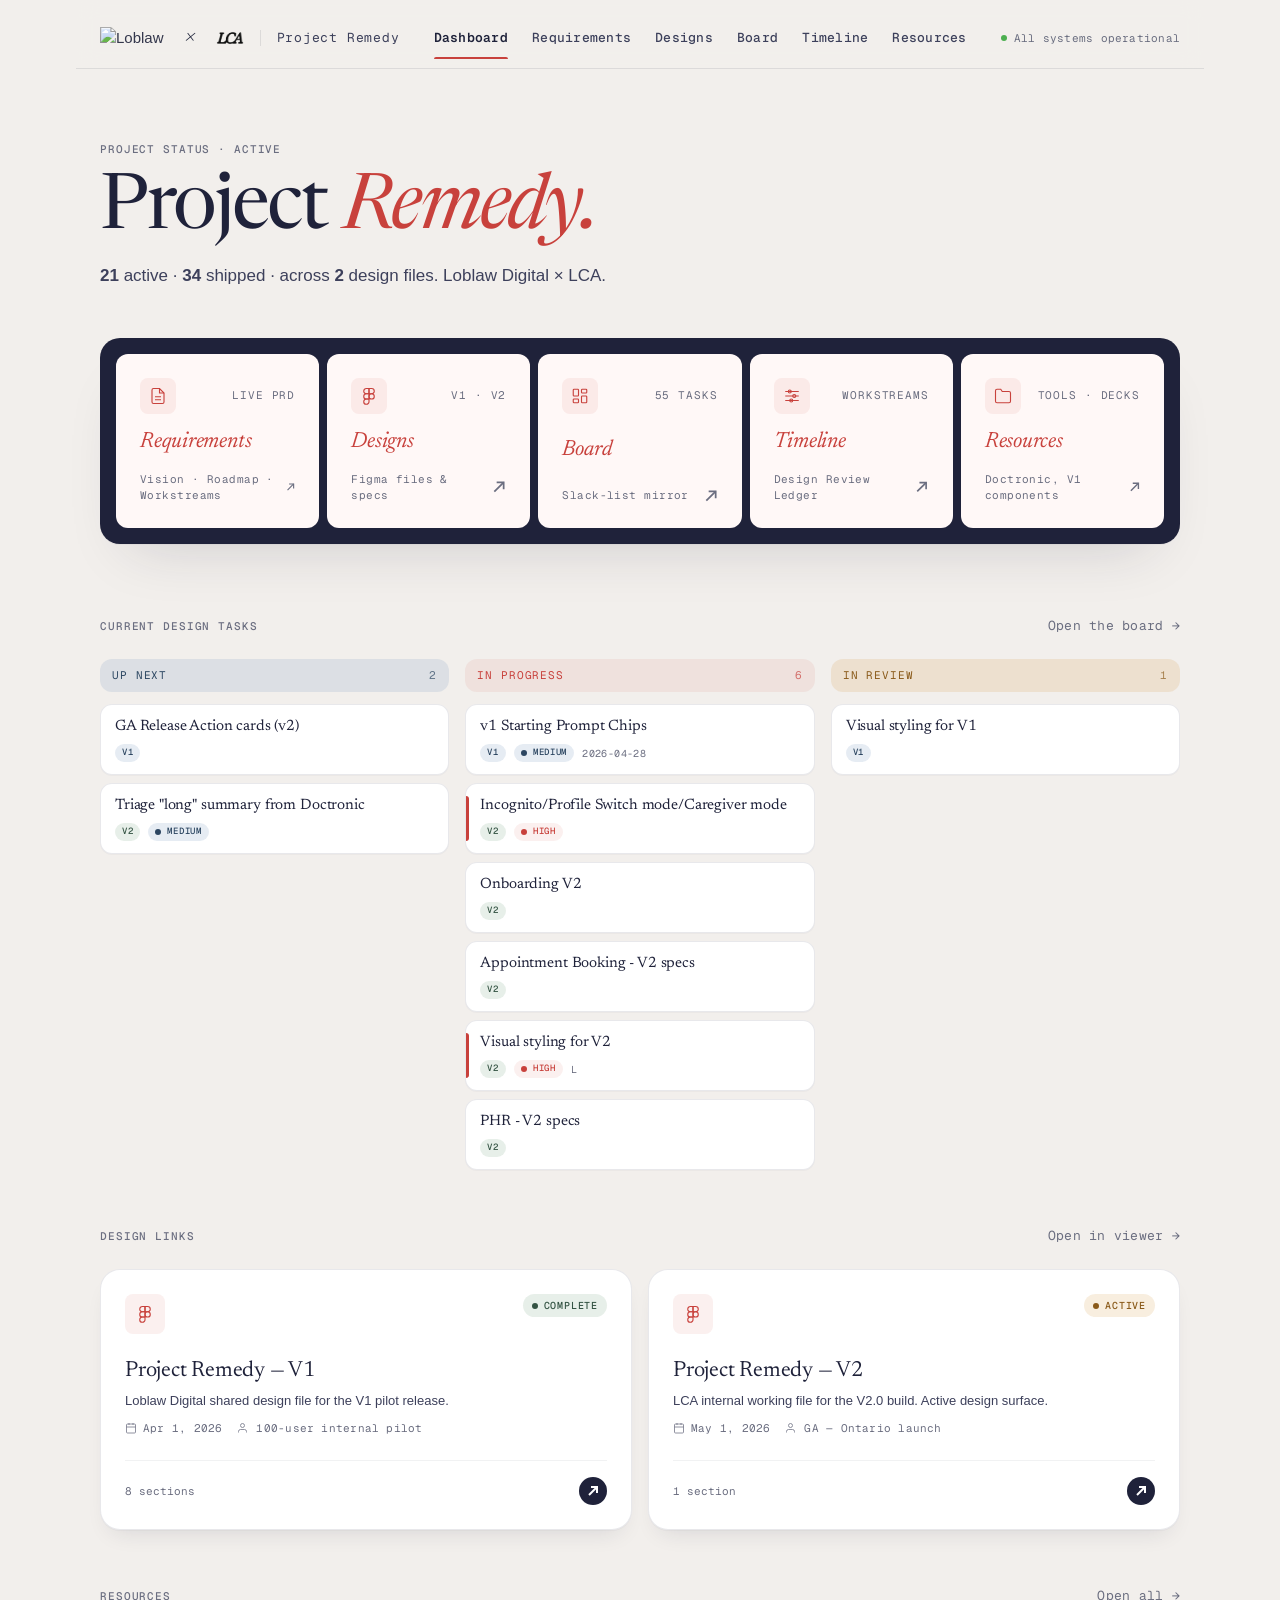
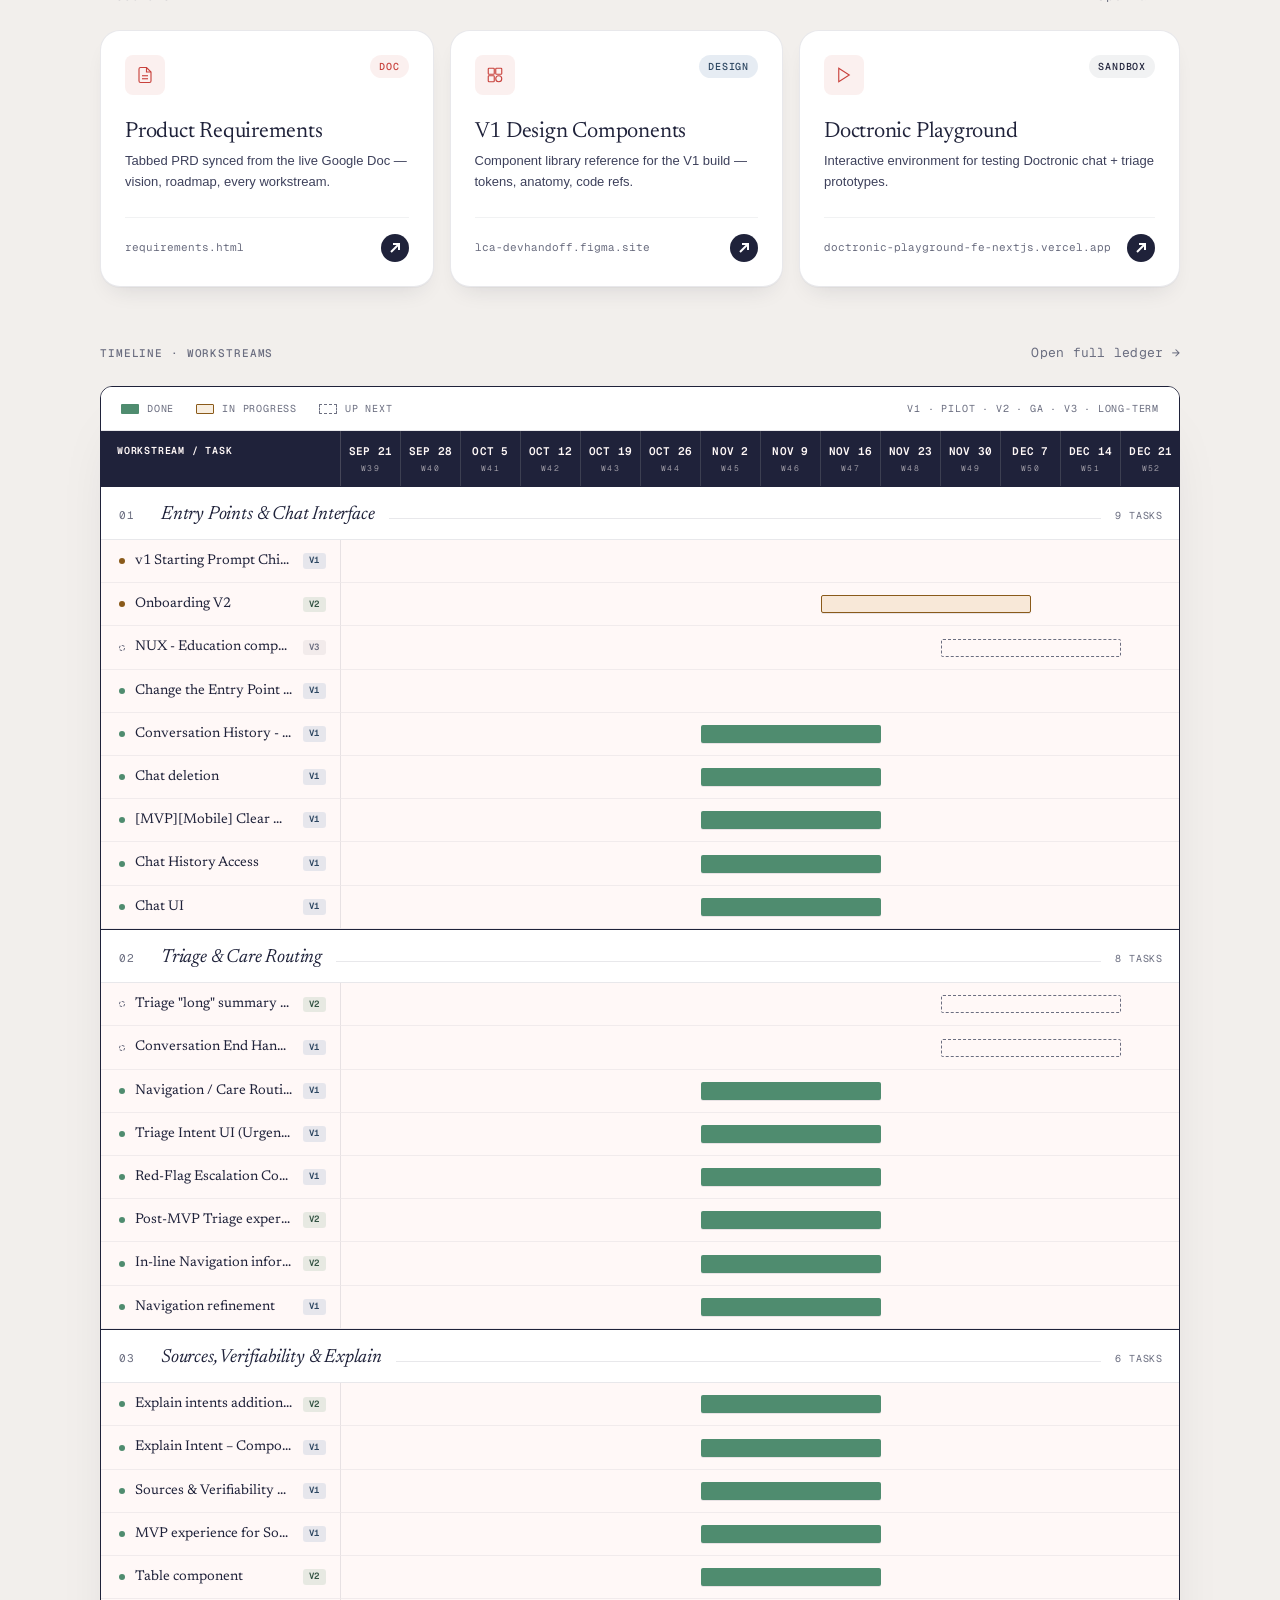
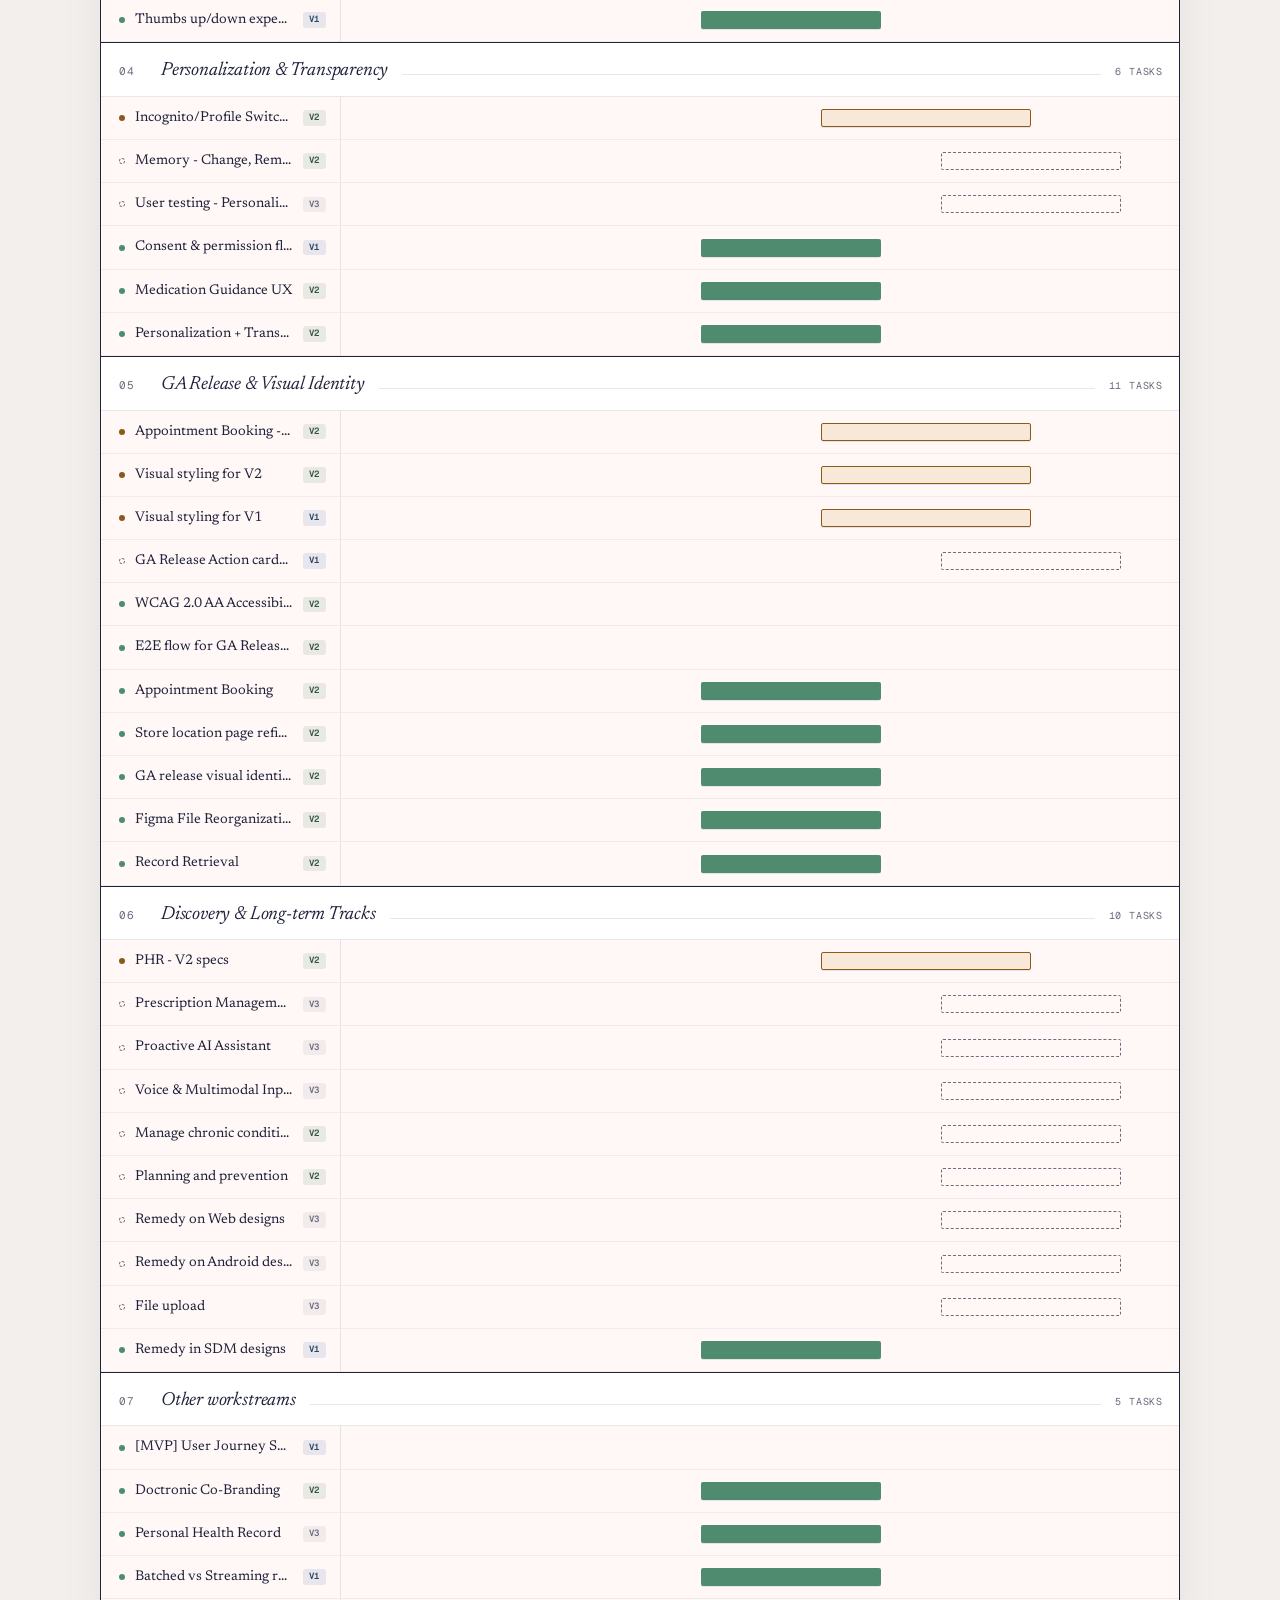
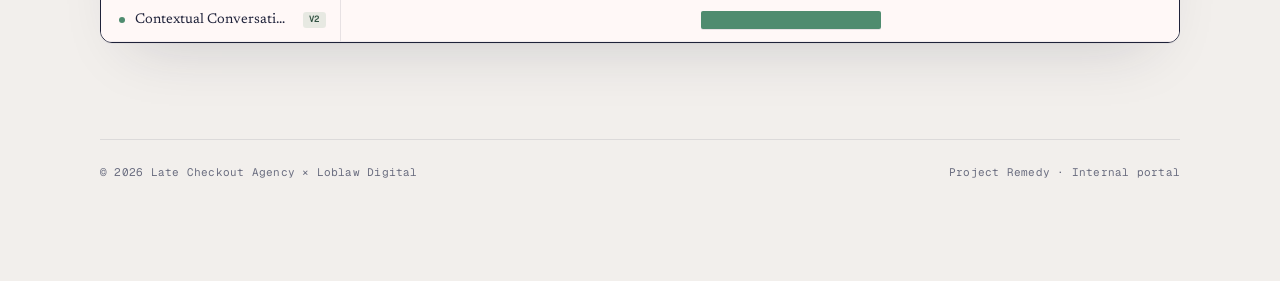
==== commit c656d1ac: "Quicknav strip + sticky nav + Roadmap tab hide Adds a high-contrast 5-tile quicknav directly under t" ====
--- a/portal/index.html
+++ b/portal/index.html
@@ -23,7 +23,9 @@
       <p class="hero-sub" id="hero-sub">A Loblaw Digital × LCA engagement. Designs, board activity, and timeline in one place.</p>
     </section>
 
-    <section class="section fade-up fade-up-2">
+    <section class="quicknav fade-up fade-up-2" id="dash-quicknav"></section>
+
+    <section class="section fade-up fade-up-3">
       <div class="section-head">
         <p class="eyebrow">Current design tasks</p>
         <a class="meta" href="board.html">Open the board →</a>
@@ -31,7 +33,7 @@
       <div id="dash-kanban"></div>
     </section>
 
-    <section class="section fade-up fade-up-3">
+    <section class="section fade-up fade-up-4">
       <div class="section-head">
         <p class="eyebrow">Design links</p>
         <a class="meta" href="designs.html">Open in viewer →</a>
@@ -39,7 +41,7 @@
       <div id="dash-designs" class="grid grid-2"></div>
     </section>
 
-    <section class="section fade-up fade-up-4">
+    <section class="section fade-up fade-up-5">
       <div class="section-head">
         <p class="eyebrow">Resources</p>
         <a class="meta" href="resources.html">Open all →</a>
--- a/portal/styles/components.css
+++ b/portal/styles/components.css
@@ -105,6 +105,161 @@
   border-radius: 50%;
   background: var(--status-open);
 }
+
+/* ── QUICKNAV — primary destination strip directly under the hero ──
+ *
+ * Big, tactile section anchors so visitors don't have to scroll the kanban
+ * to discover the rest of the portal. Each tile is editorial and high-contrast
+ * so it reads as a "doorway", not a card in a list.
+ */
+
+.quicknav {
+  display: grid;
+  grid-template-columns: repeat(5, minmax(0, 1fr));
+  gap: var(--space-1);
+  padding: var(--space-2);
+  background: var(--ink);
+  border-radius: var(--r-md);
+  box-shadow: var(--shadow-card);
+  margin-bottom: var(--space-3);
+}
+
+.quicknav-tile {
+  display: flex;
+  flex-direction: column;
+  justify-content: space-between;
+  gap: var(--space-2);
+  padding: var(--space-3);
+  min-height: 140px;
+  background: var(--card-warm);
+  border-radius: var(--r-sm);
+  text-decoration: none;
+  color: var(--ink);
+  position: relative;
+  overflow: hidden;
+  transition: transform 0.2s ease, background 0.2s ease;
+}
+
+.quicknav-tile::after {
+  content: '';
+  position: absolute;
+  inset: 0;
+  background: linear-gradient(135deg, transparent 60%, var(--coral-wash) 100%);
+  opacity: 0;
+  transition: opacity 0.2s ease;
+  pointer-events: none;
+}
+
+.quicknav-tile:hover {
+  transform: translateY(-2px);
+  background: var(--card);
+  color: var(--ink);
+}
+
+.quicknav-tile:hover::after { opacity: 1; }
+
+.quicknav-tile-top {
+  display: flex;
+  align-items: center;
+  justify-content: space-between;
+  gap: var(--space-1);
+}
+
+.quicknav-tile-icon {
+  width: 36px;
+  height: 36px;
+  border-radius: var(--r-xs);
+  background: var(--coral-wash);
+  display: flex;
+  align-items: center;
+  justify-content: center;
+  flex-shrink: 0;
+  transition: background 0.2s ease;
+}
+
+.quicknav-tile-icon svg {
+  width: 18px;
+  height: 18px;
+  stroke: var(--coral);
+  stroke-width: 1.5;
+  fill: none;
+  transition: stroke 0.2s ease;
+}
+
+.quicknav-tile:hover .quicknav-tile-icon { background: var(--coral); }
+.quicknav-tile:hover .quicknav-tile-icon svg { stroke: #FFF; }
+
+.quicknav-tile-count {
+  font-family: var(--font-mono);
+  font-size: var(--fs-eyebrow);
+  letter-spacing: var(--tr-eyebrow);
+  text-transform: uppercase;
+  color: var(--ink-muted);
+}
+
+.quicknav-tile-title {
+  font-family: var(--font-serif);
+  font-size: 22px;
+  font-weight: 400;
+  letter-spacing: var(--tr-tight);
+  line-height: 1.15;
+  color: var(--ink);
+}
+
+.quicknav-tile-title em { font-style: italic; color: var(--coral); }
+
+.quicknav-tile-arrow {
+  display: flex;
+  align-items: center;
+  justify-content: space-between;
+  font-family: var(--font-mono);
+  font-size: var(--fs-eyebrow);
+  letter-spacing: 0.04em;
+  color: var(--ink-muted);
+}
+
+.quicknav-tile-arrow svg {
+  width: 14px;
+  height: 14px;
+  stroke: var(--ink-muted);
+  stroke-width: 1.5;
+  fill: none;
+  transition: transform 0.2s ease, stroke 0.2s ease;
+}
+
+.quicknav-tile:hover .quicknav-tile-arrow { color: var(--coral); }
+.quicknav-tile:hover .quicknav-tile-arrow svg {
+  stroke: var(--coral);
+  transform: translate(2px, -2px);
+}
+
+@media (max-width: 1000px) { .quicknav { grid-template-columns: repeat(3, 1fr); } }
+@media (max-width: 640px) {
+  .quicknav { grid-template-columns: repeat(2, 1fr); gap: 6px; padding: 6px; }
+  .quicknav-tile { min-height: 110px; padding: var(--space-2); }
+  .quicknav-tile-title { font-size: 18px; }
+}
+
+/* ── NAV — slightly stronger contrast, sticky on scroll ── */
+
+.app-nav {
+  position: sticky;
+  top: 0;
+  z-index: 50;
+  background: rgba(242, 239, 236, 0.88);
+  backdrop-filter: blur(10px);
+  -webkit-backdrop-filter: blur(10px);
+  margin: 0 calc(var(--space-3) * -1);
+  padding-left: var(--space-3);
+  padding-right: var(--space-3);
+}
+
+.nav-link {
+  font-weight: 500;
+  color: var(--ink-2);
+}
+
+.nav-link.active { font-weight: 600; }
 
 /* ── HERO ── */
 
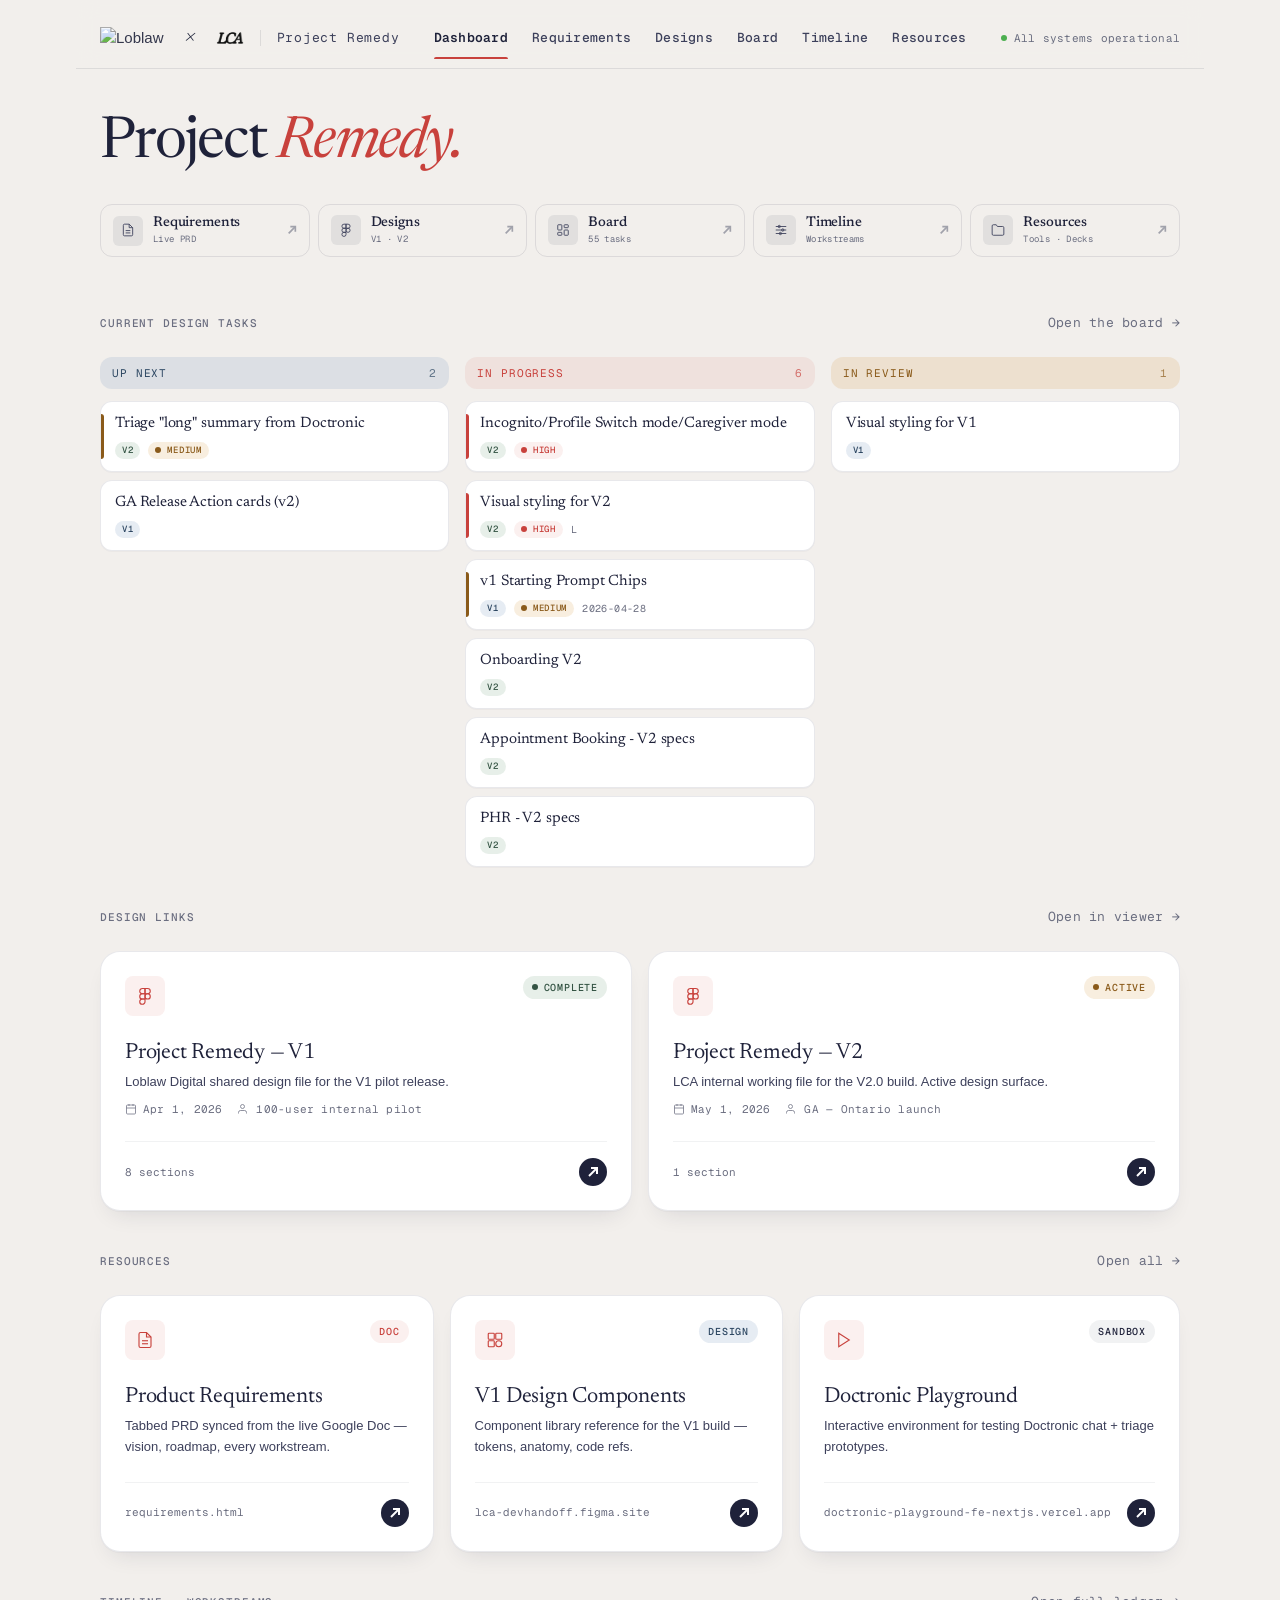
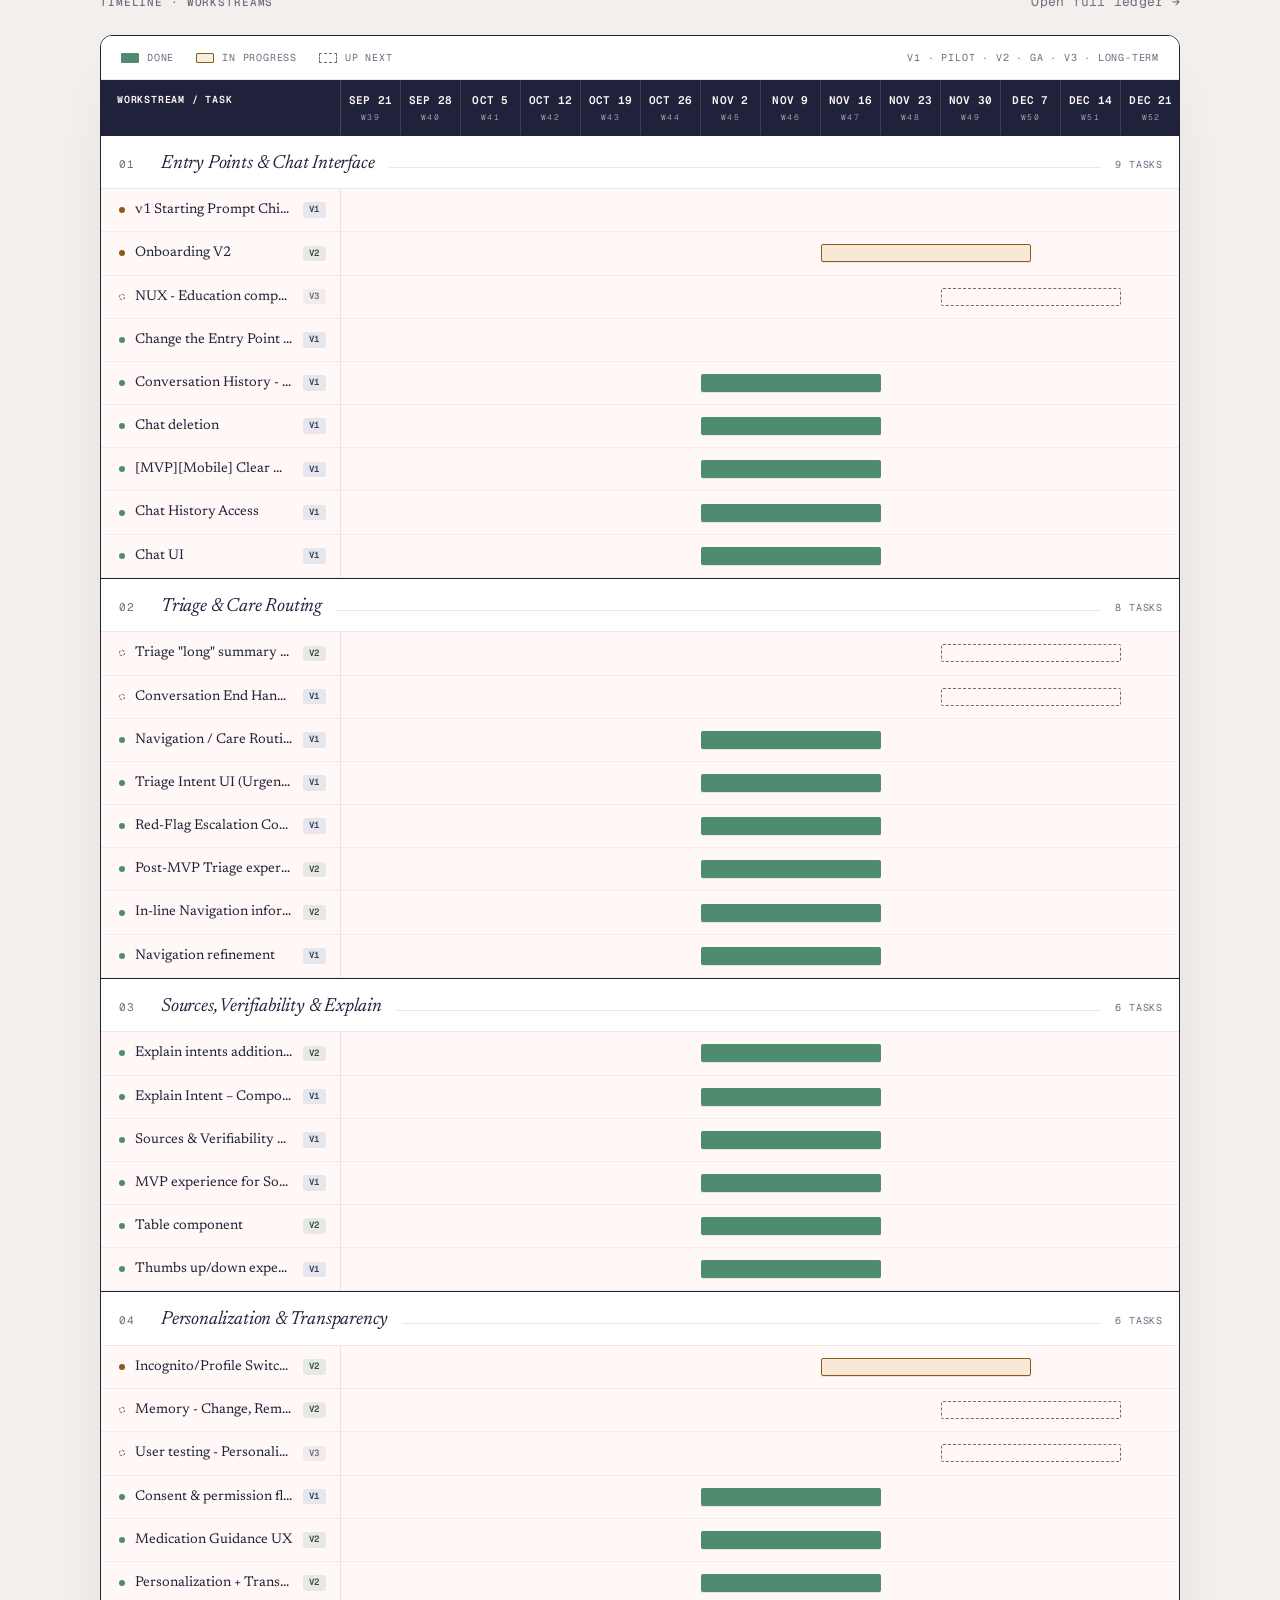
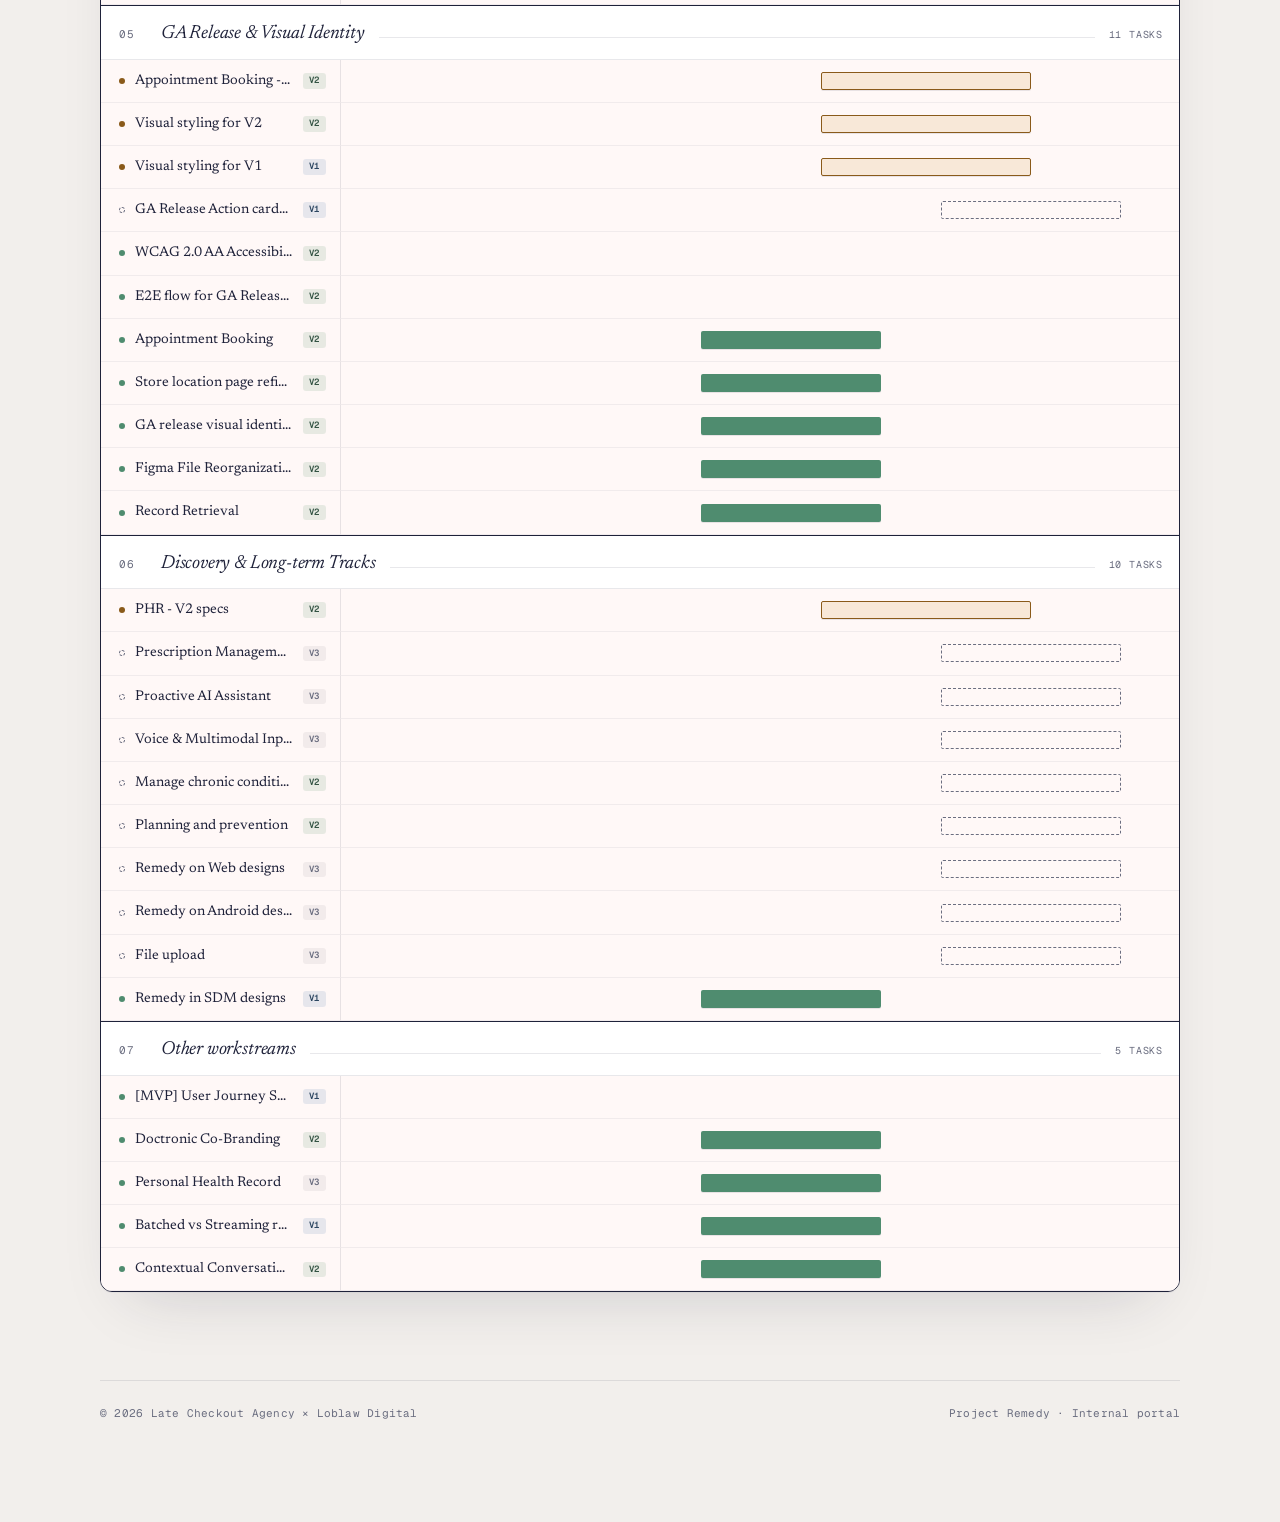
==== commit f1470014: "Polish: minimal quicknav, sort by priority, priority color stripes - Quicknav restored to a single h" ====
--- a/portal/index.html
+++ b/portal/index.html
@@ -12,18 +12,16 @@
   <link rel="stylesheet" href="styles/base.css" />
   <link rel="stylesheet" href="styles/components.css" />
 </head>
-<body>
+<body class="home-page">
   <div class="container">
 
     <header id="app-nav"></header>
 
     <section class="hero fade-up fade-up-1">
-      <p class="eyebrow hero-eyebrow">Project Status · Active</p>
       <h1 class="hero-title">Project <em>Remedy.</em></h1>
-      <p class="hero-sub" id="hero-sub">A Loblaw Digital × LCA engagement. Designs, board activity, and timeline in one place.</p>
     </section>
 
-    <section class="quicknav fade-up fade-up-2" id="dash-quicknav"></section>
+    <nav class="quicknav fade-up fade-up-2" id="dash-quicknav"></nav>
 
     <section class="section fade-up fade-up-3">
       <div class="section-head">
--- a/portal/styles/components.css
+++ b/portal/styles/components.css
@@ -106,138 +106,134 @@
   background: var(--status-open);
 }
 
-/* ── QUICKNAV — primary destination strip directly under the hero ──
+/* ── QUICKNAV — quiet 5-up strip directly under the hero ──
  *
- * Big, tactile section anchors so visitors don't have to scroll the kanban
- * to discover the rest of the portal. Each tile is editorial and high-contrast
- * so it reads as a "doorway", not a card in a list.
+ * Lives just below the "21 active · 34 shipped" line, before the kanban.
+ * No dark frame around the strip — it should blend into the page so the
+ * kanban below stays the visual focus. Icons sit on a translucent navy
+ * tint so they read clearly without shouting.
  */
+
+.home-page .hero { padding: var(--space-5) 0 var(--space-2); }
+.home-page .hero-title { font-size: clamp(34px, 4.5vw, 60px); }
+.home-page .hero-sub { font-size: var(--fs-body); max-width: 520px; }
+.home-page .section { padding: var(--space-3) 0 var(--space-2); }
+.home-page .section + .section { padding-top: var(--space-3); }
 
 .quicknav {
   display: grid;
   grid-template-columns: repeat(5, minmax(0, 1fr));
   gap: var(--space-1);
-  padding: var(--space-2);
-  background: var(--ink);
-  border-radius: var(--r-md);
-  box-shadow: var(--shadow-card);
-  margin-bottom: var(--space-3);
+  margin-bottom: var(--space-4);
 }
 
 .quicknav-tile {
-  display: flex;
-  flex-direction: column;
-  justify-content: space-between;
-  gap: var(--space-2);
-  padding: var(--space-3);
-  min-height: 140px;
-  background: var(--card-warm);
+  display: grid;
+  grid-template-columns: 30px 1fr 10px;
+  gap: 10px;
+  align-items: center;
+  padding: 10px 12px;
+  background: transparent;
+  border: 1px solid var(--line);
   border-radius: var(--r-sm);
   text-decoration: none;
   color: var(--ink);
-  position: relative;
-  overflow: hidden;
-  transition: transform 0.2s ease, background 0.2s ease;
-}
-
-.quicknav-tile::after {
-  content: '';
-  position: absolute;
-  inset: 0;
-  background: linear-gradient(135deg, transparent 60%, var(--coral-wash) 100%);
-  opacity: 0;
-  transition: opacity 0.2s ease;
-  pointer-events: none;
+  transition: background 0.15s ease, border-color 0.15s ease, transform 0.15s ease;
 }
 
 .quicknav-tile:hover {
-  transform: translateY(-2px);
   background: var(--card);
-  color: var(--ink);
-}
-
-.quicknav-tile:hover::after { opacity: 1; }
-
-.quicknav-tile-top {
-  display: flex;
-  align-items: center;
-  justify-content: space-between;
-  gap: var(--space-1);
+  border-color: rgba(31, 34, 58, 0.18);
+  transform: translateY(-1px);
 }
 
 .quicknav-tile-icon {
-  width: 36px;
-  height: 36px;
-  border-radius: var(--r-xs);
-  background: var(--coral-wash);
+  width: 30px;
+  height: 30px;
+  border-radius: 6px;
+  background: rgba(31, 34, 58, 0.08);
   display: flex;
   align-items: center;
   justify-content: center;
   flex-shrink: 0;
-  transition: background 0.2s ease;
+  transition: background 0.15s ease;
 }
 
 .quicknav-tile-icon svg {
-  width: 18px;
-  height: 18px;
-  stroke: var(--coral);
+  width: 14px;
+  height: 14px;
+  stroke: var(--ink-2);
   stroke-width: 1.5;
   fill: none;
-  transition: stroke 0.2s ease;
-}
-
-.quicknav-tile:hover .quicknav-tile-icon { background: var(--coral); }
-.quicknav-tile:hover .quicknav-tile-icon svg { stroke: #FFF; }
-
-.quicknav-tile-count {
-  font-family: var(--font-mono);
-  font-size: var(--fs-eyebrow);
-  letter-spacing: var(--tr-eyebrow);
-  text-transform: uppercase;
-  color: var(--ink-muted);
+  transition: stroke 0.15s ease;
+}
+
+.quicknav-tile:hover .quicknav-tile-icon {
+  background: rgba(31, 34, 58, 0.14);
+}
+
+.quicknav-tile:hover .quicknav-tile-icon svg {
+  stroke: var(--ink);
+}
+
+.quicknav-tile-body {
+  display: flex;
+  flex-direction: column;
+  gap: 1px;
+  min-width: 0;
 }
 
 .quicknav-tile-title {
   font-family: var(--font-serif);
-  font-size: 22px;
-  font-weight: 400;
+  font-size: 14px;
+  font-weight: 500;
   letter-spacing: var(--tr-tight);
-  line-height: 1.15;
-  color: var(--ink);
-}
-
-.quicknav-tile-title em { font-style: italic; color: var(--coral); }
+  line-height: 1.2;
+  color: var(--ink);
+  white-space: nowrap;
+  overflow: hidden;
+  text-overflow: ellipsis;
+}
+
+.quicknav-tile-count {
+  font-family: var(--font-mono);
+  font-size: 9px;
+  letter-spacing: 0.04em;
+  color: var(--ink-muted);
+  white-space: nowrap;
+  overflow: hidden;
+  text-overflow: ellipsis;
+}
 
 .quicknav-tile-arrow {
   display: flex;
   align-items: center;
-  justify-content: space-between;
-  font-family: var(--font-mono);
-  font-size: var(--fs-eyebrow);
-  letter-spacing: 0.04em;
-  color: var(--ink-muted);
+  justify-content: flex-end;
+  color: var(--ink-muted);
+  opacity: 0.6;
+  transition: color 0.15s ease, transform 0.15s ease, opacity 0.15s ease;
 }
 
 .quicknav-tile-arrow svg {
-  width: 14px;
-  height: 14px;
-  stroke: var(--ink-muted);
-  stroke-width: 1.5;
+  width: 10px;
+  height: 10px;
+  stroke: currentColor;
+  stroke-width: 2;
   fill: none;
-  transition: transform 0.2s ease, stroke 0.2s ease;
-}
-
-.quicknav-tile:hover .quicknav-tile-arrow { color: var(--coral); }
-.quicknav-tile:hover .quicknav-tile-arrow svg {
-  stroke: var(--coral);
+}
+
+.quicknav-tile:hover .quicknav-tile-arrow {
+  opacity: 1;
+  color: var(--coral);
   transform: translate(2px, -2px);
 }
 
-@media (max-width: 1000px) { .quicknav { grid-template-columns: repeat(3, 1fr); } }
+@media (max-width: 1000px) {
+  .quicknav { grid-template-columns: repeat(3, 1fr); }
+}
+
 @media (max-width: 640px) {
-  .quicknav { grid-template-columns: repeat(2, 1fr); gap: 6px; padding: 6px; }
-  .quicknav-tile { min-height: 110px; padding: var(--space-2); }
-  .quicknav-tile-title { font-size: 18px; }
+  .quicknav { grid-template-columns: repeat(2, 1fr); }
 }
 
 /* ── NAV — slightly stronger contrast, sticky on scroll ── */
@@ -775,16 +771,23 @@
   transform: translateY(-1px);
 }
 
-.task.priority-high::before {
+/* Priority edge stripe — same shape, color follows the priority palette
+ * so the stripe, the dot, and the tag all match. */
+.task.priority-high::before,
+.task.priority-medium::before,
+.task.priority-low::before {
   content: '';
   position: absolute;
   left: 0;
   top: 12px;
   bottom: 12px;
   width: 3px;
-  background: var(--coral);
   border-radius: 0 3px 3px 0;
 }
+
+.task.priority-high::before   { background: var(--coral); }
+.task.priority-medium::before { background: var(--amber-fg); }
+.task.priority-low::before    { background: var(--sky-ink); }
 
 .task-title {
   font-family: var(--font-serif);
